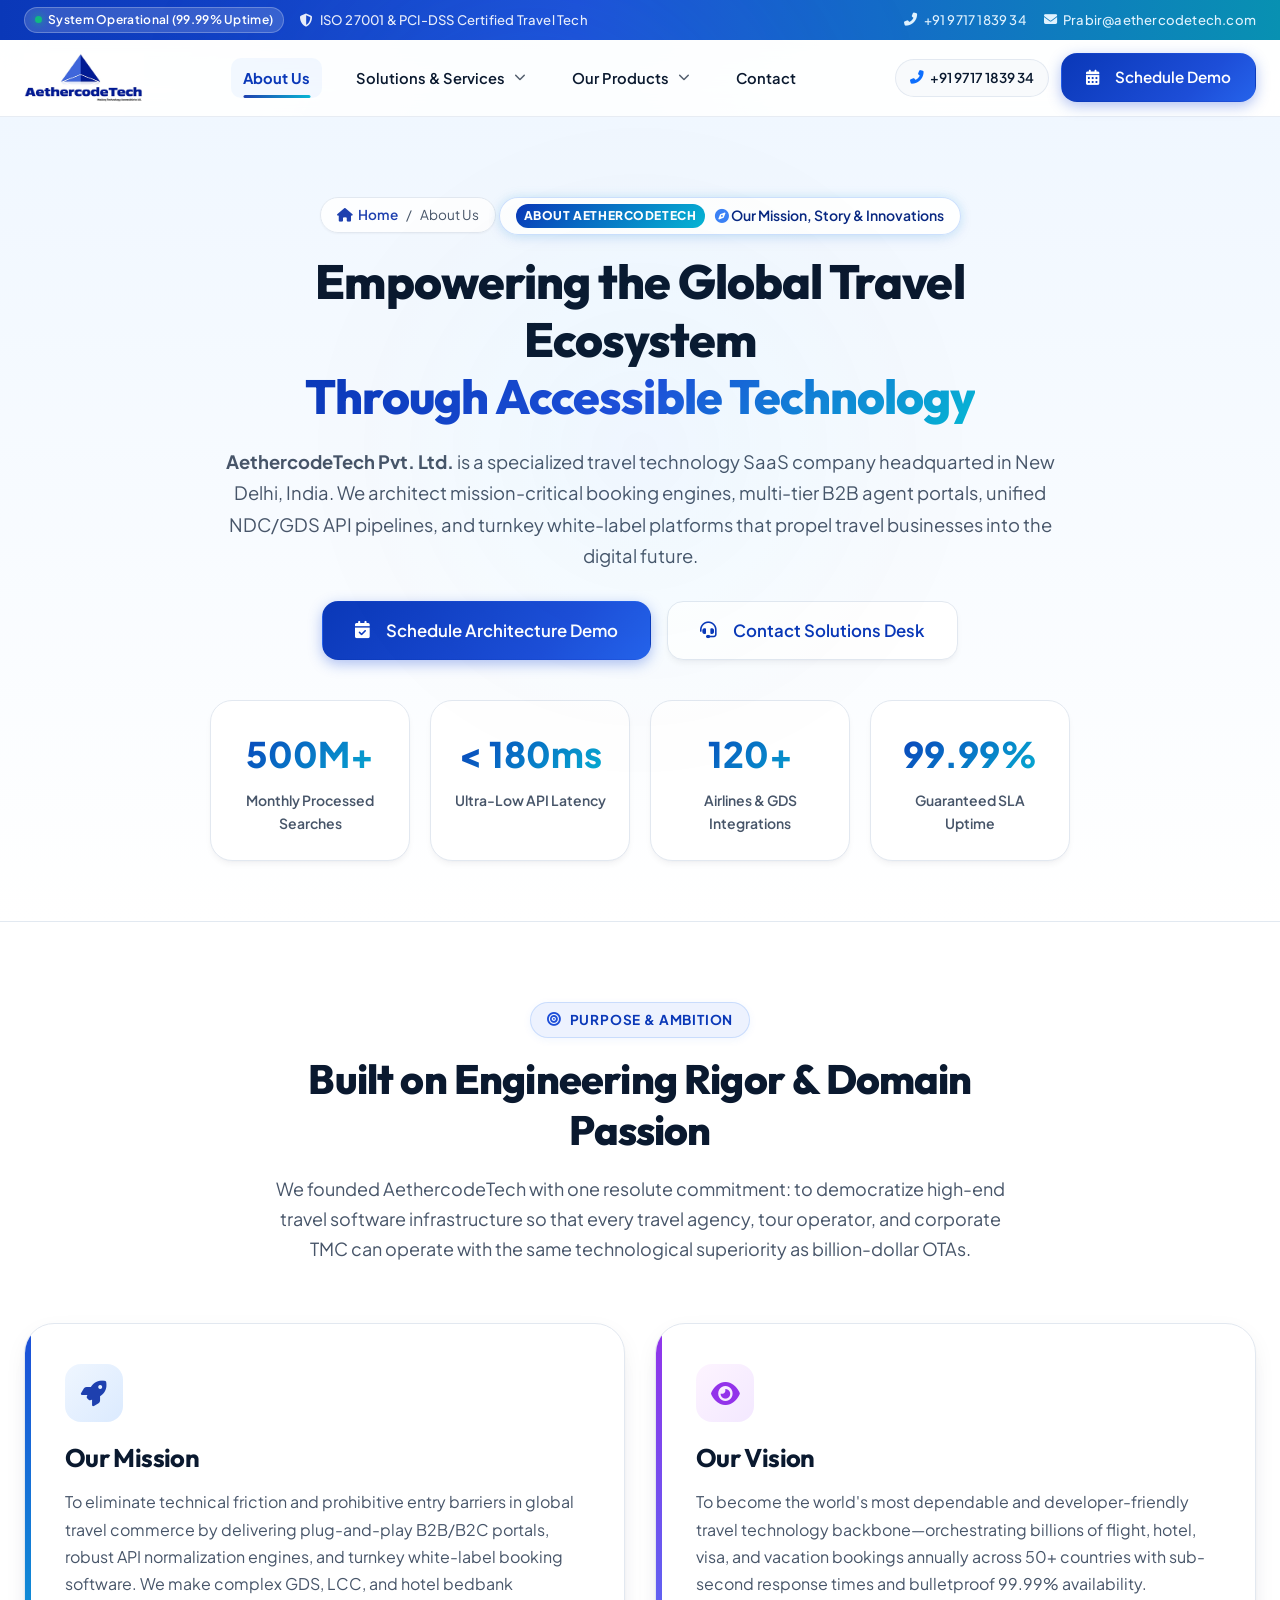
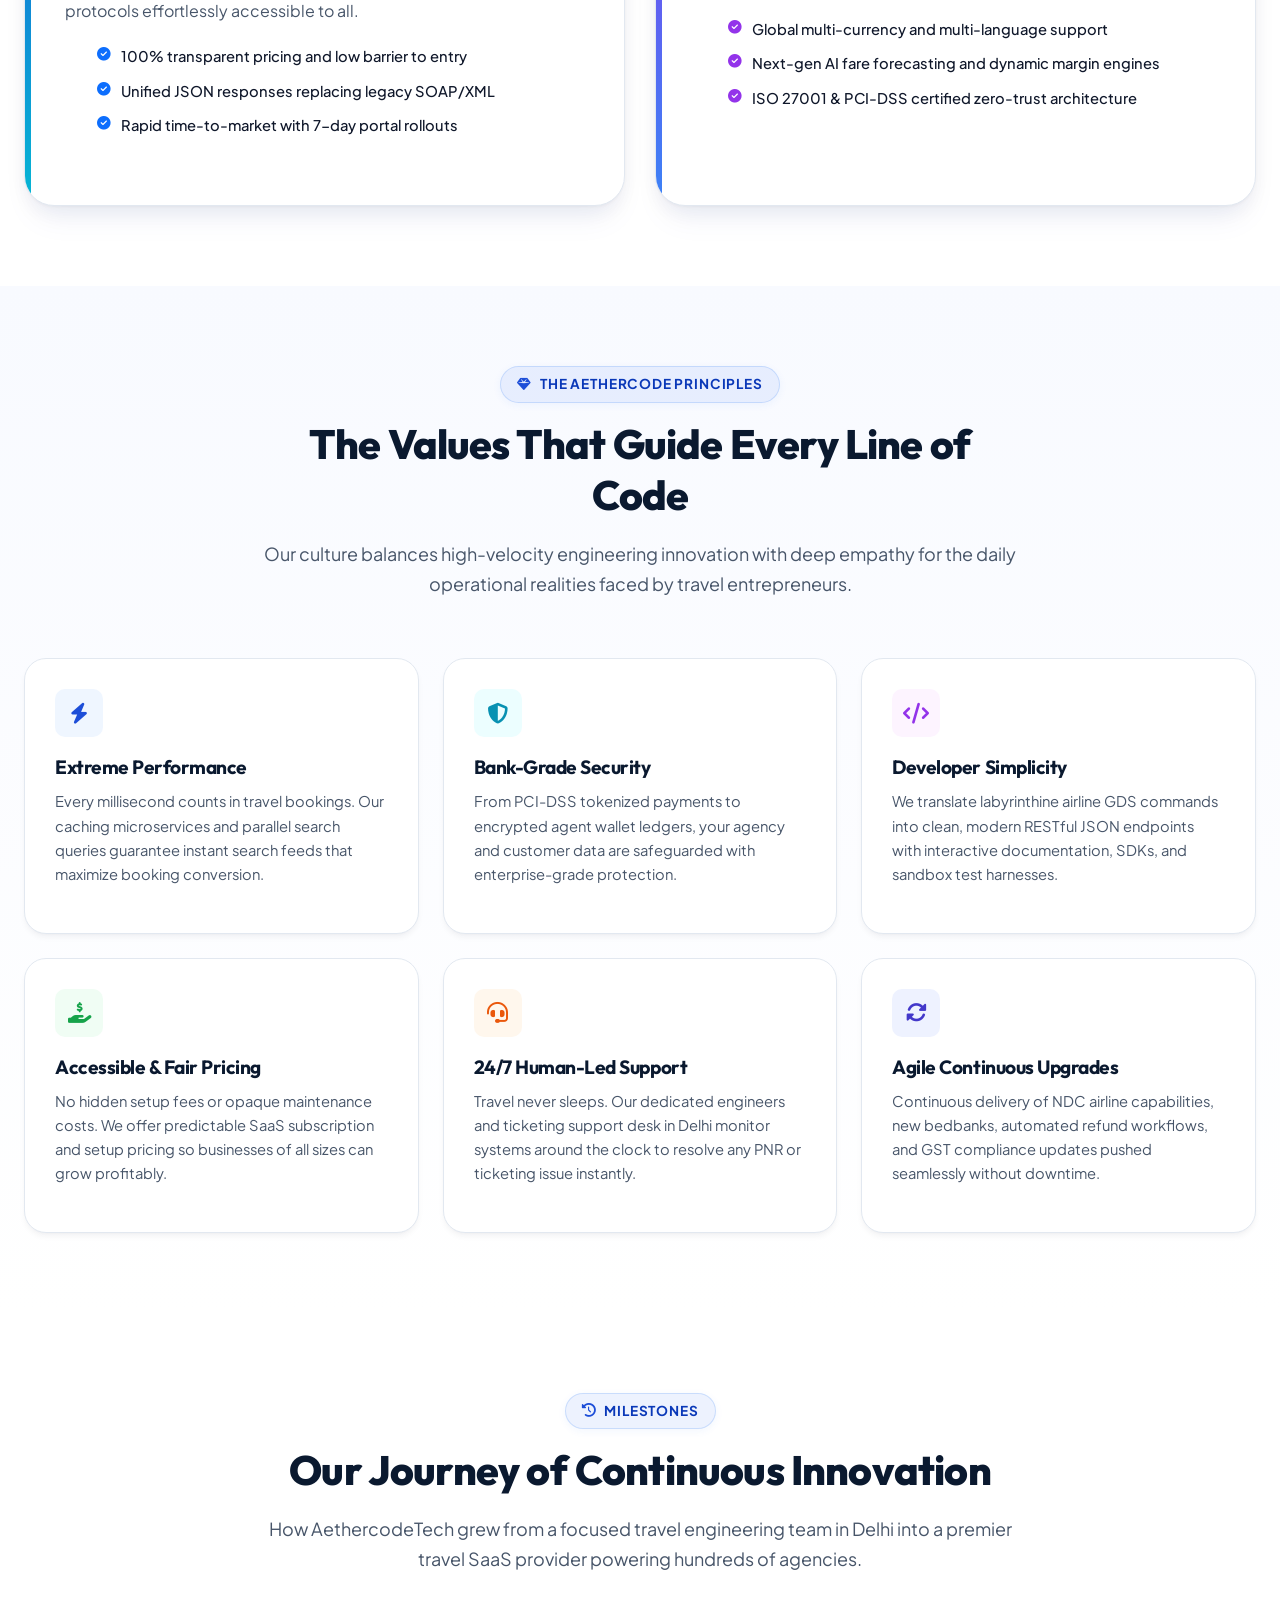
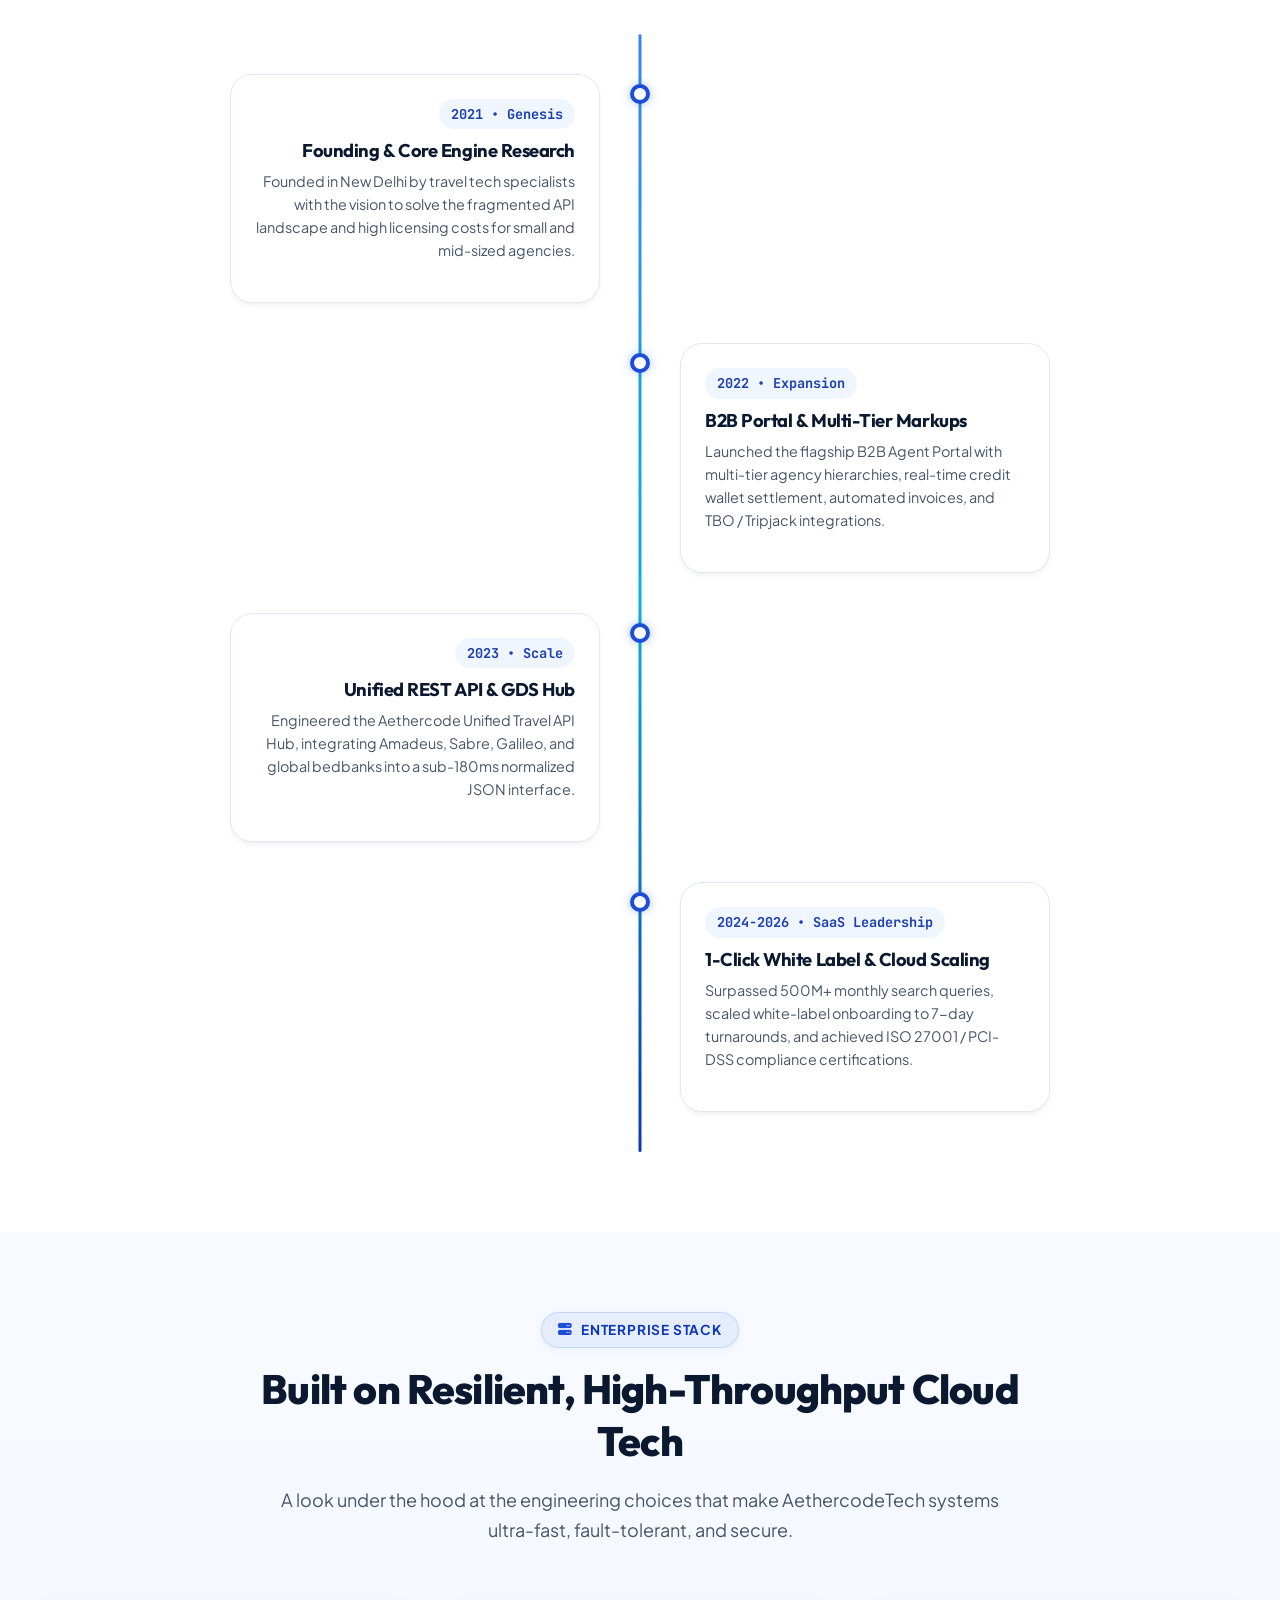
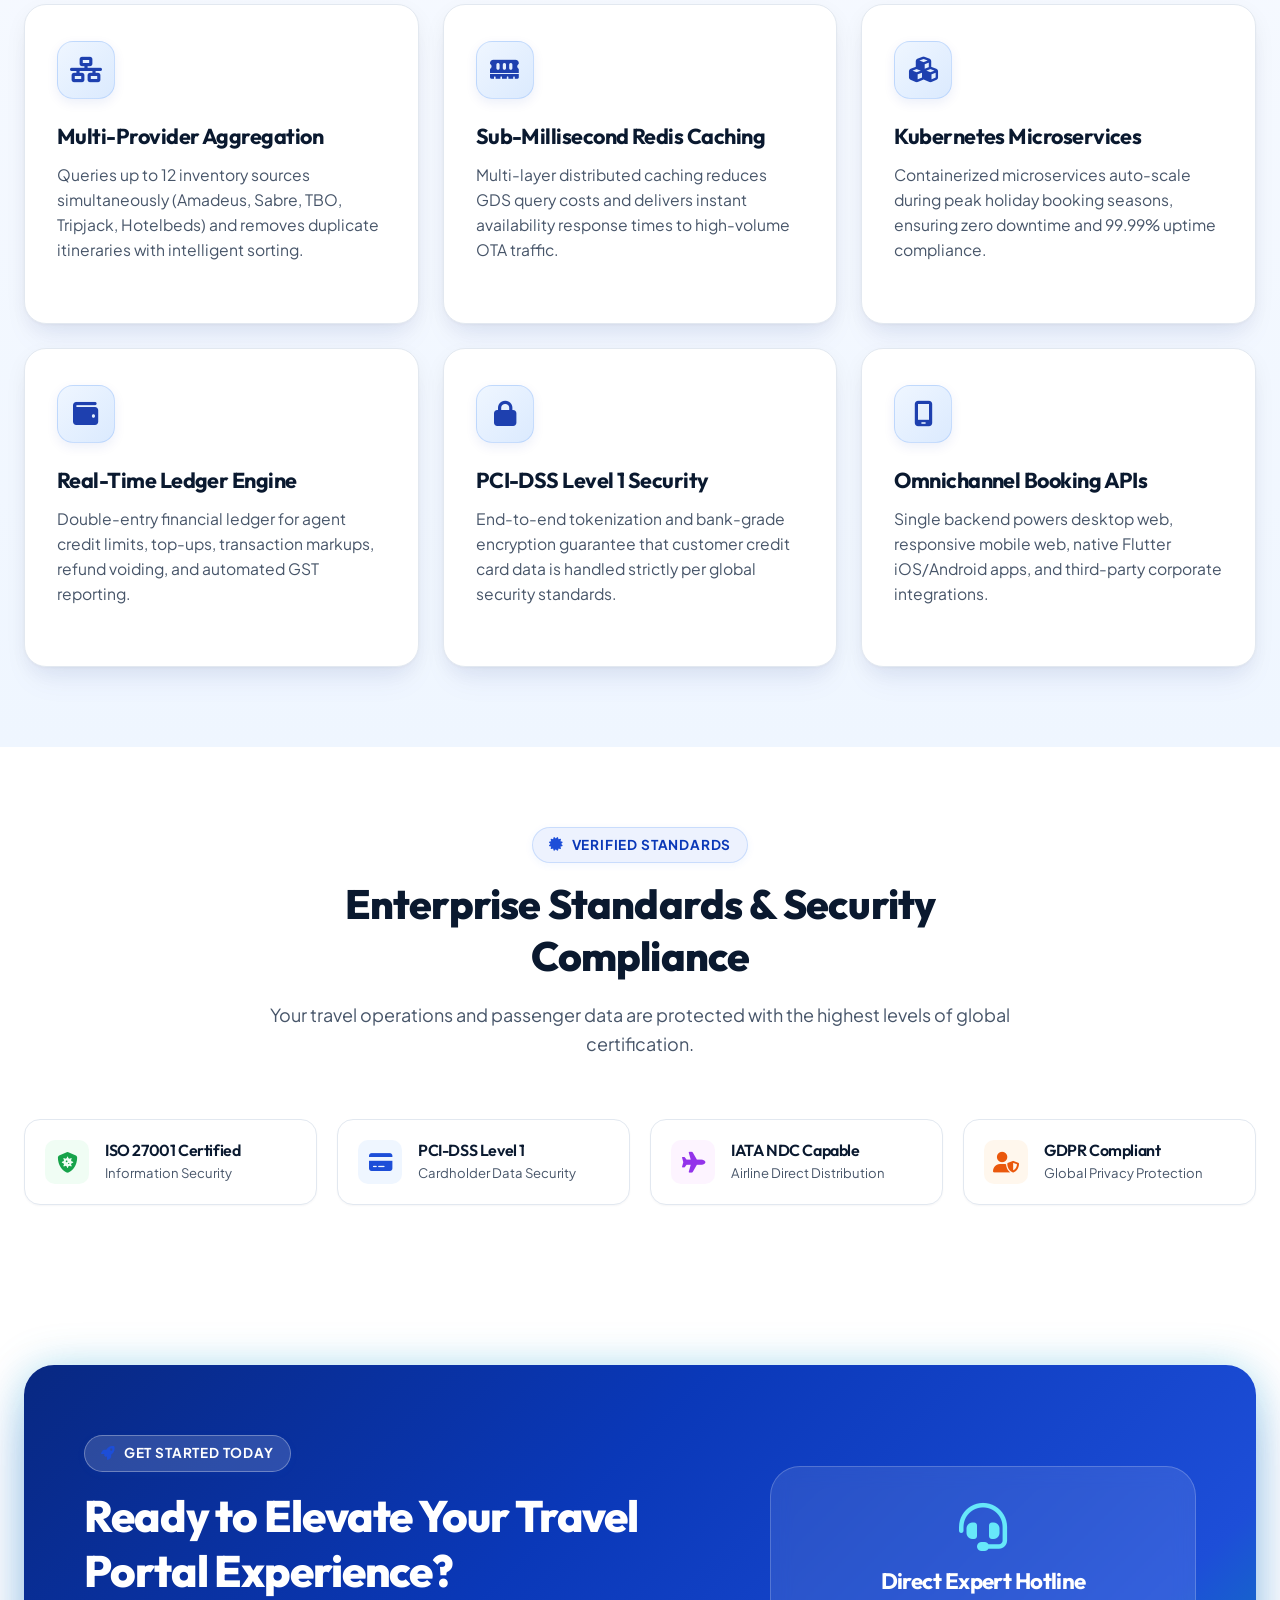
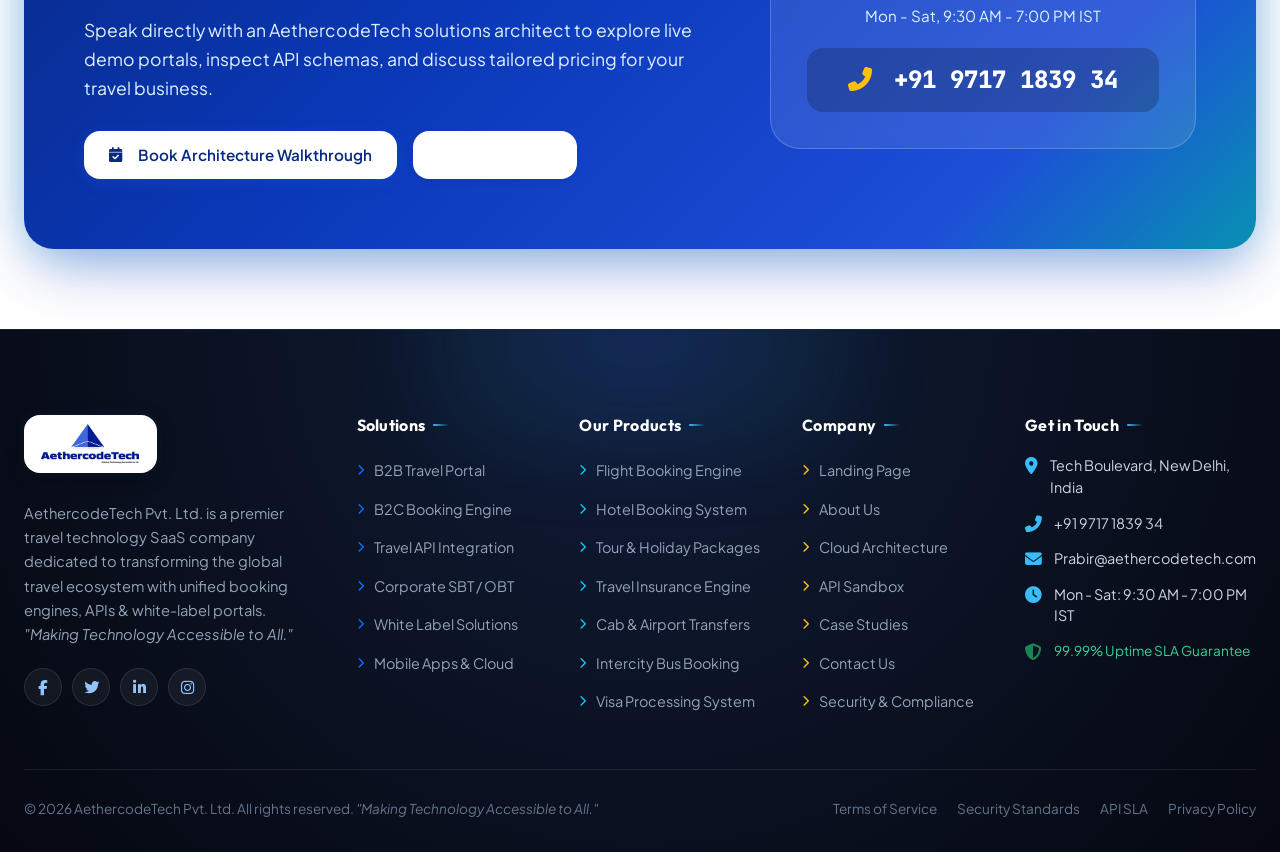
==== about.html @ 8afd0319 "'ewn'" ====
<!DOCTYPE html>
<html lang="en">

<head>
  <meta charset="UTF-8">
  <meta name="viewport" content="width=device-width, initial-scale=1.0">
  <title>About Us | AethercodeTech - Leading Travel Technology & SaaS Portal Solutions</title>

  <!-- SEO Meta Tags -->
  <meta name="description"
    content="Learn about AethercodeTech Pvt. Ltd., a pioneer in travel technology solutions, custom B2B/B2C portals, unified GDS/NDC APIs, and white-label booking engines. Making Technology Accessible to All.">
  <meta name="keywords"
    content="About AethercodeTech, Travel Technology Company Delhi, B2B Travel Portal Developers, Travel API Integration Company, Amadeus Sabre TBO Integration, Travel SaaS India">
  <meta name="robots" content="index, follow">

  <!-- Open Graph / Social Meta -->
  <meta property="og:type" content="website">
  <meta property="og:url" content="https://aethercodetech.com/about.html">
  <meta property="og:title" content="About AethercodeTech - Making Technology Accessible to All">
  <meta property="og:description"
    content="Next-Generation Travel Technology SaaS Platform, Custom Portals, and Unified Travel APIs.">
  <meta property="og:image" content="assets/images/logo.png">

  <!-- Favicon -->
  <link rel="icon" type="image/png" href="assets/images/logo.png">

  <!-- Google Fonts: Plus Jakarta Sans & JetBrains Mono -->
  <link rel="preconnect" href="https://fonts.googleapis.com">
  <link rel="preconnect" href="https://fonts.gstatic.com" crossorigin>
  <link
    href="https://fonts.googleapis.com/css2?family=Plus+Jakarta+Sans:ital,wght@0,300;0,400;0,500;0,600;0,700;0,800;1,400;1,600&family=JetBrains+Mono:wght@400;500;600&display=swap"
    rel="stylesheet">

  <!-- Bootstrap 5.3.3 CSS & Bootstrap Icons -->
  <link href="https://cdn.jsdelivr.net/npm/bootstrap@5.3.3/dist/css/bootstrap.min.css" rel="stylesheet"
    integrity="sha384-QWTKZyjpPEjISv5WaRU9OFeRpok6YctnYmDr5pNlyT2bRjXh0JMhjY6hW+ALEwIH" crossorigin="anonymous">
  <link rel="stylesheet" href="https://cdn.jsdelivr.net/npm/bootstrap-icons@1.11.3/font/bootstrap-icons.min.css">

  <!-- FontAwesome 6.5.2 Icons -->
  <link rel="stylesheet" href="https://cdnjs.cloudflare.com/ajax/libs/font-awesome/6.5.2/css/all.min.css"
    integrity="sha512-SnH5WK+bZxgPHs44uWIX+LLJAJ9/2PkPKZ5QiAj6Ta86w+fsb2TkcmfRyVX3pBnMFcV7oQPJkl9QevSCWr3W6A=="
    crossorigin="anonymous" referrerpolicy="no-referrer">

  <!-- Custom Theme & Component Stylesheets -->
  <link rel="stylesheet" href="assets/css/theme.css">
  <link rel="stylesheet" href="assets/css/components.css">
  <link rel="stylesheet" href="assets/css/animations.css">

  <!-- AOS (Animate On Scroll) CSS -->
  <link rel="stylesheet" href="https://cdn.jsdelivr.net/npm/aos@2.3.4/dist/aos.css">
</head>

<body>

  <!-- Ambient Light Particle & Glow Canvas -->
  <canvas id="ambient-canvas"></canvas>

  <!-- Ambient Blue Lighting Blobs -->
  <div class="bg-ambient-glow glow-blue-1"></div>
  <div class="bg-ambient-glow glow-blue-2"></div>
  <div class="bg-ambient-glow glow-blue-3"></div>

  <!-- Top Announcement Bar -->
  <div class="top-announcement-bar">
    <div class="container container-wide">
      <div class="announcement-inner">
        <div class="announcement-left">
          <span class="status-badge"><span class="status-dot"></span> System Operational (99.99% Uptime)</span>
          <span class="d-none d-md-inline" style="opacity: 0.9;"><i class="fas fa-shield-alt me-1"></i> ISO 27001 &
            PCI-DSS Certified Travel Tech</span>
        </div>
        <div class="announcement-right">
          <a href="tel:+919717183934" class="announcement-link"><i class="fas fa-phone-alt"></i> +91 9717 1839 34</a>
          <a href="mailto:Prabir@aethercodetech.com" class="announcement-link"><i class="fas fa-envelope"></i>
            Prabir@aethercodetech.com</a>
        </div>
      </div>
    </div>
  </div>

  <!-- Main Navigation Header -->
  <header class="site-header">
    <div class="container container-wide">
      <div class="navbar-container">
        <!-- Logo -->
        <a href="index.html" class="brand-logo-wrapper">
          <img src="assets/images/logo.png" alt="AethercodeTech Logo" class="brand-logo-img">
        </a>

        <!-- Desktop Navigation Links with SaaS Dropdowns -->
        <nav>
          <ul class="nav-links">
            <li class="nav-item"><a href="about.html" class="nav-link active">About Us</a></li>
            <!-- Dropdown 1: Solutions & Services -->
            <li class="nav-item dropdown">
              <a href="services.html" class="nav-link">
                Solutions & Services <i class="fas fa-chevron-down ms-1"></i>
              </a>
              <div class="dropdown-menu-custom dropdown-solutions">
                <div class="dropdown-grid-2">
                  <a href="services.html#tab-b2b" class="dropdown-item-card">
                    <div class="dropdown-item-icon"><i class="fas fa-users-cog"></i></div>
                    <div>
                      <div class="dropdown-item-title">B2B Agent Portal</div>
                      <div class="dropdown-item-desc">Multi-tier agency network, markups & credit wallet ledger.</div>
                    </div>
                  </a>
                  <a href="services.html#tab-b2c" class="dropdown-item-card">
                    <div class="dropdown-item-icon" style="background: #ecfeff; color: #0891b2;"><i
                        class="fas fa-globe"></i></div>
                    <div>
                      <div class="dropdown-item-title">B2C OTA Engine</div>
                      <div class="dropdown-item-desc">High-speed flight, hotel & package consumer booking engine.</div>
                    </div>
                  </a>
                  <a href="services.html#tab-api" class="dropdown-item-card">
                    <div class="dropdown-item-icon" style="background: #fdf4ff; color: #9333ea;"><i
                        class="fas fa-network-wired"></i></div>
                    <div>
                      <div class="dropdown-item-title">Travel API & NDC Hub</div>
                      <div class="dropdown-item-desc">Unified REST API for 120+ airlines, GDS & 1M+ hotels.</div>
                    </div>
                  </a>
                  <a href="services.html#tab-sbt" class="dropdown-item-card">
                    <div class="dropdown-item-icon" style="background: #f0fdf4; color: #16a34a;"><i
                        class="fas fa-building"></i></div>
                    <div>
                      <div class="dropdown-item-title">Corporate Travel (SBT)</div>
                      <div class="dropdown-item-desc">Policy compliance, manager approvals & GST invoicing.</div>
                    </div>
                  </a>
                  <a href="services.html#tab-whitelabel" class="dropdown-item-card">
                    <div class="dropdown-item-icon" style="background: #fff7ed; color: #ea580c;"><i
                        class="fas fa-palette"></i></div>
                    <div>
                      <div class="dropdown-item-title">White-Label Portals</div>
                      <div class="dropdown-item-desc">Launch turnkey branded travel agency portal in 7 days.</div>
                    </div>
                  </a>
                  <a href="services.html#tab-mobile" class="dropdown-item-card">
                    <div class="dropdown-item-icon" style="background: #eef2ff; color: #4338ca;"><i
                        class="fas fa-mobile-alt"></i></div>
                    <div>
                      <div class="dropdown-item-title">Mobile Apps & Cloud IT</div>
                      <div class="dropdown-item-desc">iOS & Android Flutter apps, microservices & ERP sync.</div>
                    </div>
                  </a>
                </div>
                <div class="dropdown-bottom-bar">
                  <span><i class="fas fa-bolt text-primary me-1"></i> Need custom architectural integration?</span>
                  <a href="services.html" class="trigger-demo-modal">Consult Our Solutions Architect <i
                      class="fas fa-arrow-right"></i></a>
                </div>
              </div>
            </li>

            <!-- Dropdown 2: Our Products -->
            <li class="nav-item dropdown">
              <a href="products.html" class="nav-link">
                Our Products <i class="fas fa-chevron-down ms-1"></i>
              </a>
              <div class="dropdown-menu-custom dropdown-products-mega">
                <div class="dropdown-products-container">
                  <div class="dropdown-products-main">

                    <!-- Category 1: Core Travel Engines -->
                    <div class="dropdown-col">
                      <div class="dropdown-col-heading">
                        <i class="fas fa-layer-group text-primary me-2"></i> Travel Booking Engines
                      </div>
                      <div class="dropdown-items-stack">
                        <a href="products.html#tab-flight" class="dropdown-item-card">
                          <div class="dropdown-item-icon icon-blue"><i class="fas fa-plane-departure"></i></div>
                          <div class="dropdown-item-content">
                            <div class="dropdown-item-title">Flight Booking Engine</div>
                            <div class="dropdown-item-desc">GDS, LCC & NDC aggregation with auto-ticketing.</div>
                          </div>
                        </a>
                        <a href="products.html#tab-hotel" class="dropdown-item-card">
                          <div class="dropdown-item-icon icon-cyan"><i class="fas fa-hotel"></i></div>
                          <div class="dropdown-item-content">
                            <div class="dropdown-item-title">Hotel Booking System</div>
                            <div class="dropdown-item-desc">1M+ global hotels with real-time rate parity.</div>
                          </div>
                        </a>
                        <a href="products.html#tab-tours" class="dropdown-item-card">
                          <div class="dropdown-item-icon icon-teal"><i class="fas fa-umbrella-beach"></i></div>
                          <div class="dropdown-item-content">
                            <div class="dropdown-item-title">Tour & Holiday Packages</div>
                            <div class="dropdown-item-desc">Dynamic holiday itineraries & quotation engine.</div>
                          </div>
                        </a>
                        <a href="products.html#tab-insurance" class="dropdown-item-card">
                          <div class="dropdown-item-icon icon-emerald"><i class="fas fa-shield-heart"></i></div>
                          <div class="dropdown-item-content">
                            <div class="dropdown-item-title">Travel Insurance Engine</div>
                            <div class="dropdown-item-desc">Overseas, domestic & instant policy issuance.</div>
                          </div>
                        </a>
                      </div>
                    </div>

                    <!-- Category 2: Mobility & Ancillaries -->
                    <div class="dropdown-col">
                      <div class="dropdown-col-heading">
                        <i class="fas fa-route text-primary me-2"></i> Mobility & Ancillary Services
                      </div>
                      <div class="dropdown-items-stack">
                        <a href="products.html#tab-cabs" class="dropdown-item-card">
                          <div class="dropdown-item-icon icon-amber"><i class="fas fa-taxi"></i></div>
                          <div class="dropdown-item-content">
                            <div class="dropdown-item-title">Cab & Airport Transfers</div>
                            <div class="dropdown-item-desc">Outstation, local & transfer dispatch integrations.</div>
                          </div>
                        </a>
                        <a href="products.html#tab-bus" class="dropdown-item-card">
                          <div class="dropdown-item-icon icon-rose"><i class="fas fa-bus"></i></div>
                          <div class="dropdown-item-content">
                            <div class="dropdown-item-title">Intercity Bus Booking</div>
                            <div class="dropdown-item-desc">Pan-India bus routes with seat deck selector.</div>
                          </div>
                        </a>
                        <a href="products.html#tab-visa" class="dropdown-item-card">
                          <div class="dropdown-item-icon icon-purple"><i class="fas fa-passport"></i></div>
                          <div class="dropdown-item-content">
                            <div class="dropdown-item-title">Visa Processing System</div>
                            <div class="dropdown-item-desc">eVisa applications, checklist & live tracking.</div>
                          </div>
                        </a>
                      </div>
                    </div>

                  </div>
                  <div class="dropdown-spotlight-card">
                    <div>
                      <div class="spotlight-badge"><i class="fas fa-layer-group text-primary"></i> Standalone & API Suites</div>
                      <div class="spotlight-img-wrap">
                        <div class="spotlight-card-icon"><i class="fas fa-cubes"></i></div>
                        <h4 class="spotlight-title">Unified Booking Engines</h4>
                      </div>
                      <p class="spotlight-desc">Modular booking engines for Flights, Hotels, Tours, Visas, Buses, Cabs & Insurance with live UI designs.</p>
                      <ul class="spotlight-list">
                        <li><i class="fas fa-check-circle text-success"></i> Standalone or API integrations</li>
                        <li><i class="fas fa-check-circle text-success"></i> Real-time multi-supplier inventory</li>
                        <li><i class="fas fa-check-circle text-success"></i> White-label ready interfaces</li>
                      </ul>
                    </div>
                    <a href="products.html" class="btn btn-primary btn-sm w-100 mt-2">
                      <i class="fas fa-layer-group me-1"></i> View All Products
                    </a>
                  </div>
                </div>
              </div>
            </li>
            <li class="nav-item"><a href="contact.html" class="nav-link">Contact</a></li>
          </ul>
        </nav>

        <!-- Navigation CTAs -->
        <div class="header-cta-group">
          <a href="tel:+919717183934" class="btn-header-phone d-none d-xl-inline-flex">
            <i class="fas fa-phone-alt text-primary"></i> +91 9717 1839 34
          </a>
          <a href="#" class="btn btn-primary sheen-effect trigger-demo-modal d-none d-sm-inline-flex">
            <i class="fas fa-calendar-alt me-2"></i> Schedule Demo
          </a>
          <button class="mobile-nav-toggle d-lg-none" aria-label="Toggle Navigation">
            <i class="fas fa-bars"></i>
          </button>
        </div>
      </div>
    </div>
  </header>

  <!-- Mobile Drawer Menu -->
  <div class="mobile-drawer" id="mobile-drawer-menu">
    <div class="mobile-drawer-content">
      <ul class="mobile-nav-list">
        <li><a href="index.html" class="mobile-nav-link"><i class="fas fa-home me-2"></i> Home</a></li>
        <li><a href="services.html" class="mobile-nav-link"><i class="fas fa-cubes me-2"></i> Solutions & Services</a></li>
        <li><a href="products.html" class="mobile-nav-link"><i class="fas fa-layer-group me-2"></i> Products Suite</a></li>
        <li><a href="about.html" class="mobile-nav-link active"><i class="fas fa-info-circle me-2"></i> About Us</a></li>
        <li><a href="contact.html" class="mobile-nav-link"><i class="fas fa-envelope me-2"></i> Contact Us</a></li>
      </ul>
      <div class="mobile-drawer-cta mt-4">
        <a href="tel:+919717183934" class="btn btn-outline-primary w-100 mb-2">
          <i class="fas fa-phone-alt me-2"></i> +91 9717 1839 34
        </a>
        <a href="#" class="btn btn-primary w-100 trigger-demo-modal">
          <i class="fas fa-calendar-alt me-2"></i> Schedule Demo
        </a>
      </div>
    </div>
  </div>

  <main>
    <!-- PAGE HERO SECTION -->
    <section class="page-hero-section tech-grid-pattern">
      <div class="container container-wide">
        <div class="page-hero-content" data-aos="fade-up" data-aos-duration="800">
          <div class="page-breadcrumb">
            <a href="index.html"><i class="fas fa-home me-1"></i> Home</a>
            <span>/</span>
            <span>About Us</span>
          </div>

          <div class="hero-pill-badge" style="display: inline-flex; margin-bottom: 16px;">
            <span class="badge-sparkle">About AethercodeTech</span>
            <span class="badge-text"><i class="fas fa-compass" style="color: #3b82f6;"></i> Our Mission, Story & Innovations</span>
          </div>

          <h1 class="page-hero-title">
            Empowering the Global Travel Ecosystem <br>
            <span class="text-gradient-blue">Through Accessible Technology</span>
          </h1>

          <p class="page-hero-subtitle">
            <strong>AethercodeTech Pvt. Ltd.</strong> is a specialized travel technology SaaS company headquarted in New Delhi, India. We architect mission-critical booking engines, multi-tier B2B agent portals, unified NDC/GDS API pipelines, and turnkey white-label platforms that propel travel businesses into the digital future.
          </p>

          <div class="hero-cta-group" style="justify-content: center;">
            <a href="#" class="btn btn-primary btn-lg btn-glow trigger-demo-modal">
              <i class="fas fa-calendar-check me-2"></i> Schedule Architecture Demo
            </a>
            <a href="contact.html" class="btn btn-secondary btn-lg">
              <i class="fas fa-headset me-2"></i> Contact Solutions Desk
            </a>
          </div>

          <!-- Quick Stats Strip -->
          <div class="page-stats-strip">
            <div class="page-stat-card" data-aos="fade-up" data-aos-delay="100">
              <div class="page-stat-number">500M+</div>
              <div class="page-stat-label">Monthly Processed Searches</div>
            </div>
            <div class="page-stat-card" data-aos="fade-up" data-aos-delay="200">
              <div class="page-stat-number">&lt; 180ms</div>
              <div class="page-stat-label">Ultra-Low API Latency</div>
            </div>
            <div class="page-stat-card" data-aos="fade-up" data-aos-delay="300">
              <div class="page-stat-number">120+</div>
              <div class="page-stat-label">Airlines & GDS Integrations</div>
            </div>
            <div class="page-stat-card" data-aos="fade-up" data-aos-delay="400">
              <div class="page-stat-number">99.99%</div>
              <div class="page-stat-label">Guaranteed SLA Uptime</div>
            </div>
          </div>

        </div>
      </div>
    </section>

    <!-- MISSION & VISION SECTION -->
    <section class="section-spacing" style="background: #ffffff;">
      <div class="container container-wide">
        <div class="section-header" data-aos="fade-up">
          <div class="section-tag"><i class="fas fa-bullseye"></i> Purpose & Ambition</div>
          <h2 class="section-title">Built on Engineering Rigor & Domain Passion</h2>
          <p class="section-description">
            We founded AethercodeTech with one resolute commitment: to democratize high-end travel software infrastructure so that every travel agency, tour operator, and corporate TMC can operate with the same technological superiority as billion-dollar OTAs.
          </p>
        </div>

        <div class="mission-vision-grid">
          <div class="mission-card" data-aos="fade-right" data-aos-delay="100">
            <div class="mission-icon-box">
              <i class="fas fa-rocket"></i>
            </div>
            <h3>Our Mission</h3>
            <p>
              To eliminate technical friction and prohibitive entry barriers in global travel commerce by delivering plug-and-play B2B/B2C portals, robust API normalization engines, and turnkey white-label booking software. We make complex GDS, LCC, and hotel bedbank protocols effortlessly accessible to all.
            </p>
            <ul class="feature-bullet-list" style="margin-top: 20px;">
              <li class="feature-bullet-item"><i class="fas fa-check-circle text-primary"></i> 100% transparent pricing and low barrier to entry</li>
              <li class="feature-bullet-item"><i class="fas fa-check-circle text-primary"></i> Unified JSON responses replacing legacy SOAP/XML</li>
              <li class="feature-bullet-item"><i class="fas fa-check-circle text-primary"></i> Rapid time-to-market with 7-day portal rollouts</li>
            </ul>
          </div>

          <div class="mission-card vision-card" data-aos="fade-left" data-aos-delay="200">
            <div class="mission-icon-box vision-icon-box">
              <i class="fas fa-eye"></i>
            </div>
            <h3>Our Vision</h3>
            <p>
              To become the world's most dependable and developer-friendly travel technology backbone—orchestrating billions of flight, hotel, visa, and vacation bookings annually across 50+ countries with sub-second response times and bulletproof 99.99% availability.
            </p>
            <ul class="feature-bullet-list" style="margin-top: 20px;">
              <li class="feature-bullet-item"><i class="fas fa-check-circle" style="color: #9333ea;"></i> Global multi-currency and multi-language support</li>
              <li class="feature-bullet-item"><i class="fas fa-check-circle" style="color: #9333ea;"></i> Next-gen AI fare forecasting and dynamic margin engines</li>
              <li class="feature-bullet-item"><i class="fas fa-check-circle" style="color: #9333ea;"></i> ISO 27001 & PCI-DSS certified zero-trust architecture</li>
            </ul>
          </div>
        </div>
      </div>
    </section>

    <!-- CORE VALUES SECTION -->
    <section class="section-spacing" style="background: linear-gradient(180deg, #f8faff 0%, #ffffff 100%);">
      <div class="container container-wide">
        <div class="section-header" data-aos="fade-up">
          <div class="section-tag"><i class="fas fa-gem"></i> The Aethercode Principles</div>
          <h2 class="section-title">The Values That Guide Every Line of Code</h2>
          <p class="section-description">
            Our culture balances high-velocity engineering innovation with deep empathy for the daily operational realities faced by travel entrepreneurs.
          </p>
        </div>

        <div class="values-grid">
          <div class="value-card" data-aos="fade-up" data-aos-delay="100">
            <div class="value-icon" style="background: #eff6ff; color: #1d4ed8;">
              <i class="fas fa-bolt"></i>
            </div>
            <h3 class="value-title">Extreme Performance</h3>
            <p class="value-desc">
              Every millisecond counts in travel bookings. Our caching microservices and parallel search queries guarantee instant search feeds that maximize booking conversion.
            </p>
          </div>

          <div class="value-card" data-aos="fade-up" data-aos-delay="150">
            <div class="value-icon" style="background: #ecfeff; color: #0891b2;">
              <i class="fas fa-shield-alt"></i>
            </div>
            <h3 class="value-title">Bank-Grade Security</h3>
            <p class="value-desc">
              From PCI-DSS tokenized payments to encrypted agent wallet ledgers, your agency and customer data are safeguarded with enterprise-grade protection.
            </p>
          </div>

          <div class="value-card" data-aos="fade-up" data-aos-delay="200">
            <div class="value-icon" style="background: #fdf4ff; color: #9333ea;">
              <i class="fas fa-code"></i>
            </div>
            <h3 class="value-title">Developer Simplicity</h3>
            <p class="value-desc">
              We translate labyrinthine airline GDS commands into clean, modern RESTful JSON endpoints with interactive documentation, SDKs, and sandbox test harnesses.
            </p>
          </div>

          <div class="value-card" data-aos="fade-up" data-aos-delay="250">
            <div class="value-icon" style="background: #f0fdf4; color: #16a34a;">
              <i class="fas fa-hand-holding-usd"></i>
            </div>
            <h3 class="value-title">Accessible & Fair Pricing</h3>
            <p class="value-desc">
              No hidden setup fees or opaque maintenance costs. We offer predictable SaaS subscription and setup pricing so businesses of all sizes can grow profitably.
            </p>
          </div>

          <div class="value-card" data-aos="fade-up" data-aos-delay="300">
            <div class="value-icon" style="background: #fff7ed; color: #ea580c;">
              <i class="fas fa-headset"></i>
            </div>
            <h3 class="value-title">24/7 Human-Led Support</h3>
            <p class="value-desc">
              Travel never sleeps. Our dedicated engineers and ticketing support desk in Delhi monitor systems around the clock to resolve any PNR or ticketing issue instantly.
            </p>
          </div>

          <div class="value-card" data-aos="fade-up" data-aos-delay="350">
            <div class="value-icon" style="background: #eef2ff; color: #4338ca;">
              <i class="fas fa-sync-alt"></i>
            </div>
            <h3 class="value-title">Agile Continuous Upgrades</h3>
            <p class="value-desc">
              Continuous delivery of NDC airline capabilities, new bedbanks, automated refund workflows, and GST compliance updates pushed seamlessly without downtime.
            </p>
          </div>
        </div>
      </div>
    </section>

    <!-- OUR JOURNEY & EVOLUTION TIMELINE -->
    <section class="section-spacing" style="background: #ffffff;">
      <div class="container">
        <div class="section-header" data-aos="fade-up">
          <div class="section-tag"><i class="fas fa-history"></i> Milestones</div>
          <h2 class="section-title">Our Journey of Continuous Innovation</h2>
          <p class="section-description">
            How AethercodeTech grew from a focused travel engineering team in Delhi into a premier travel SaaS provider powering hundreds of agencies.
          </p>
        </div>

        <div class="timeline-wrapper">
          <!-- Item 1 -->
          <div class="timeline-item left" data-aos="fade-right">
            <div class="timeline-dot"></div>
            <div class="timeline-card">
              <span class="timeline-year">2021 • Genesis</span>
              <h4 class="timeline-title">Founding & Core Engine Research</h4>
              <p class="timeline-desc">
                Founded in New Delhi by travel tech specialists with the vision to solve the fragmented API landscape and high licensing costs for small and mid-sized agencies.
              </p>
            </div>
          </div>

          <!-- Item 2 -->
          <div class="timeline-item right" data-aos="fade-left">
            <div class="timeline-dot"></div>
            <div class="timeline-card">
              <span class="timeline-year">2022 • Expansion</span>
              <h4 class="timeline-title">B2B Portal & Multi-Tier Markups</h4>
              <p class="timeline-desc">
                Launched the flagship B2B Agent Portal with multi-tier agency hierarchies, real-time credit wallet settlement, automated invoices, and TBO / Tripjack integrations.
              </p>
            </div>
          </div>

          <!-- Item 3 -->
          <div class="timeline-item left" data-aos="fade-right">
            <div class="timeline-dot"></div>
            <div class="timeline-card">
              <span class="timeline-year">2023 • Scale</span>
              <h4 class="timeline-title">Unified REST API & GDS Hub</h4>
              <p class="timeline-desc">
                Engineered the Aethercode Unified Travel API Hub, integrating Amadeus, Sabre, Galileo, and global bedbanks into a sub-180ms normalized JSON interface.
              </p>
            </div>
          </div>

          <!-- Item 4 -->
          <div class="timeline-item right" data-aos="fade-left">
            <div class="timeline-dot"></div>
            <div class="timeline-card">
              <span class="timeline-year">2024-2026 • SaaS Leadership</span>
              <h4 class="timeline-title">1-Click White Label & Cloud Scaling</h4>
              <p class="timeline-desc">
                Surpassed 500M+ monthly search queries, scaled white-label onboarding to 7-day turnarounds, and achieved ISO 27001 / PCI-DSS compliance certifications.
              </p>
            </div>
          </div>
        </div>
      </div>
    </section>

    <!-- ARCHITECTURE & DEEP CAPABILITIES SECTION -->
    <section class="section-spacing" style="background: linear-gradient(180deg, #f8faff 0%, #eff6ff 100%);">
      <div class="container container-wide">
        <div class="section-header" data-aos="fade-up">
          <div class="section-tag"><i class="fas fa-server"></i> Enterprise Stack</div>
          <h2 class="section-title">Built on Resilient, High-Throughput Cloud Tech</h2>
          <p class="section-description">
            A look under the hood at the engineering choices that make AethercodeTech systems ultra-fast, fault-tolerant, and secure.
          </p>
        </div>

        <div class="row g-4">
          <div class="col-lg-4 col-md-6" data-aos="fade-up" data-aos-delay="100">
            <div class="saas-feature-card h-100">
              <div class="card-top-icon icon-blue"><i class="fas fa-network-wired"></i></div>
              <h3 class="card-heading">Multi-Provider Aggregation</h3>
              <p class="card-desc">
                Queries up to 12 inventory sources simultaneously (Amadeus, Sabre, TBO, Tripjack, Hotelbeds) and removes duplicate itineraries with intelligent sorting.
              </p>
            </div>
          </div>

          <div class="col-lg-4 col-md-6" data-aos="fade-up" data-aos-delay="150">
            <div class="saas-feature-card h-100">
              <div class="card-top-icon icon-cyan"><i class="fas fa-memory"></i></div>
              <h3 class="card-heading">Sub-Millisecond Redis Caching</h3>
              <p class="card-desc">
                Multi-layer distributed caching reduces GDS query costs and delivers instant availability response times to high-volume OTA traffic.
              </p>
            </div>
          </div>

          <div class="col-lg-4 col-md-6" data-aos="fade-up" data-aos-delay="200">
            <div class="saas-feature-card h-100">
              <div class="card-top-icon icon-purple"><i class="fas fa-cubes"></i></div>
              <h3 class="card-heading">Kubernetes Microservices</h3>
              <p class="card-desc">
                Containerized microservices auto-scale during peak holiday booking seasons, ensuring zero downtime and 99.99% uptime compliance.
              </p>
            </div>
          </div>

          <div class="col-lg-4 col-md-6" data-aos="fade-up" data-aos-delay="250">
            <div class="saas-feature-card h-100">
              <div class="card-top-icon icon-emerald"><i class="fas fa-wallet"></i></div>
              <h3 class="card-heading">Real-Time Ledger Engine</h3>
              <p class="card-desc">
                Double-entry financial ledger for agent credit limits, top-ups, transaction markups, refund voiding, and automated GST reporting.
              </p>
            </div>
          </div>

          <div class="col-lg-4 col-md-6" data-aos="fade-up" data-aos-delay="300">
            <div class="saas-feature-card h-100">
              <div class="card-top-icon icon-amber"><i class="fas fa-lock"></i></div>
              <h3 class="card-heading">PCI-DSS Level 1 Security</h3>
              <p class="card-desc">
                End-to-end tokenization and bank-grade encryption guarantee that customer credit card data is handled strictly per global security standards.
              </p>
            </div>
          </div>

          <div class="col-lg-4 col-md-6" data-aos="fade-up" data-aos-delay="350">
            <div class="saas-feature-card h-100">
              <div class="card-top-icon icon-indigo"><i class="fas fa-mobile-screen"></i></div>
              <h3 class="card-heading">Omnichannel Booking APIs</h3>
              <p class="card-desc">
                Single backend powers desktop web, responsive mobile web, native Flutter iOS/Android apps, and third-party corporate integrations.
              </p>
            </div>
          </div>
        </div>

      </div>
    </section>

    <!-- COMPLIANCE & ACCREDITATIONS -->
    <section class="section-spacing" style="background: #ffffff;">
      <div class="container container-wide">
        <div class="section-header" data-aos="fade-up">
          <div class="section-tag"><i class="fas fa-certificate"></i> Verified Standards</div>
          <h2 class="section-title">Enterprise Standards & Security Compliance</h2>
          <p class="section-description">
            Your travel operations and passenger data are protected with the highest levels of global certification.
          </p>
        </div>

        <div class="compliance-grid">
          <div class="compliance-badge-card" data-aos="zoom-in" data-aos-delay="100">
            <div class="compliance-badge-icon"><i class="fas fa-shield-virus"></i></div>
            <div>
              <h4 style="font-size: 1rem; margin-bottom: 2px;">ISO 27001 Certified</h4>
              <p style="font-size: 0.82rem; color: var(--text-muted); margin: 0;">Information Security</p>
            </div>
          </div>

          <div class="compliance-badge-card" data-aos="zoom-in" data-aos-delay="200">
            <div class="compliance-badge-icon" style="background: #eff6ff; color: #1d4ed8;"><i class="fas fa-credit-card"></i></div>
            <div>
              <h4 style="font-size: 1rem; margin-bottom: 2px;">PCI-DSS Level 1</h4>
              <p style="font-size: 0.82rem; color: var(--text-muted); margin: 0;">Cardholder Data Security</p>
            </div>
          </div>

          <div class="compliance-badge-card" data-aos="zoom-in" data-aos-delay="300">
            <div class="compliance-badge-icon" style="background: #fdf4ff; color: #9333ea;"><i class="fas fa-plane"></i></div>
            <div>
              <h4 style="font-size: 1rem; margin-bottom: 2px;">IATA NDC Capable</h4>
              <p style="font-size: 0.82rem; color: var(--text-muted); margin: 0;">Airline Direct Distribution</p>
            </div>
          </div>

          <div class="compliance-badge-card" data-aos="zoom-in" data-aos-delay="400">
            <div class="compliance-badge-icon" style="background: #fff7ed; color: #ea580c;"><i class="fas fa-user-shield"></i></div>
            <div>
              <h4 style="font-size: 1rem; margin-bottom: 2px;">GDPR Compliant</h4>
              <p style="font-size: 0.82rem; color: var(--text-muted); margin: 0;">Global Privacy Protection</p>
            </div>
          </div>
        </div>
      </div>
    </section>

    <!-- CALL TO ACTION BANNER -->
    <section class="section-spacing" style="background: #ffffff;">
      <div class="container container-wide">
        <div class="cta-banner-section" data-aos="zoom-in">
          <div class="cta-banner-grid" style="align-items: center;">
            <div data-aos="fade-right" data-aos-delay="100">
              <div class="section-tag"
                style="background: rgba(255,255,255,0.15); color: #fff; border-color: rgba(255,255,255,0.3);">
                <i class="fas fa-rocket"></i> Get Started Today
              </div>
              <h2 class="cta-banner-title">Ready to Elevate Your Travel Portal Experience?</h2>
              <p class="cta-banner-p">
                Speak directly with an AethercodeTech solutions architect to explore live demo portals, inspect API schemas, and discuss tailored pricing for your travel business.
              </p>
              <div style="display: flex; gap: 16px; margin-top: 24px; flex-wrap: wrap;">
                <a href="#" class="btn btn-primary btn-glow trigger-demo-modal" style="background: #ffffff; color: var(--primary-900);">
                  <i class="fas fa-calendar-check me-2"></i> Book Architecture Walkthrough
                </a>
                <a href="contact.html" class="btn btn-secondary" style="border-color: rgba(255,255,255,0.4); color: #ffffff;">
                  <i class="fas fa-phone-alt me-2"></i> Contact Us
                </a>
              </div>
            </div>

            <div style="text-align: center;" data-aos="fade-left" data-aos-delay="200">
              <div style="background: rgba(255, 255, 255, 0.1); border: 1px solid rgba(255, 255, 255, 0.2); border-radius: var(--radius-xl); padding: 36px; backdrop-filter: blur(10px);">
                <i class="fas fa-headset" style="font-size: 3rem; color: #67e8f9; margin-bottom: 16px;"></i>
                <h3 style="color: #ffffff; font-size: 1.4rem; margin-bottom: 8px;">Direct Expert Hotline</h3>
                <p style="color: #e0f2fe; font-size: 0.95rem; margin-bottom: 20px;">Mon - Sat, 9:30 AM - 7:00 PM IST</p>
                <a href="tel:+919717183934" style="color: #ffffff; font-size: 1.5rem; font-weight: 800; font-family: var(--font-mono); text-decoration: none; display: block; background: rgba(0,0,0,0.2); padding: 12px 20px; border-radius: var(--radius-md);">
                  <i class="fas fa-phone-alt me-2 text-warning"></i> +91 9717 1839 34
                </a>
              </div>
            </div>
          </div>
        </div>
      </div>
    </section>
  </main>

  <!-- POPUP MODAL DIALOG: QUERY FOR DEMO -->
  <div class="modal-overlay" id="demo-modal">
    <div class="modal-dialog-box">
      <button class="modal-close-btn" id="close-modal-btn">&times;</button>

      <div id="modal-form-wrap">
        <div style="text-align: center; margin-bottom: 20px;">
          <div class="section-tag"><i class="fas fa-desktop"></i> Priority Demo</div>
          <h3 style="font-size: 1.5rem; margin-top: 6px;">Schedule AethercodeTech Demo</h3>
          <p style="font-size: 0.9rem; color: var(--text-muted);">Get a personalized live preview of our travel engine with real-time GDS flights & hotels.</p>
        </div>

        <form id="demo-request-form">
          <div class="form-group">
            <label class="form-label">Your Name *</label>
            <input type="text" class="form-control" placeholder="Alex Morgan" required>
          </div>
          <div class="form-group">
            <label class="form-label">Company / Agency Name *</label>
            <input type="text" class="form-control" placeholder="Apex Travel Network" required>
          </div>
          <div style="display: grid; grid-template-columns: 1fr 1fr; gap: 14px;">
            <div class="form-group">
              <label class="form-label">Email *</label>
              <input type="email" class="form-control" placeholder="alex@agency.com" required>
            </div>
            <div class="form-group">
              <label class="form-label">Phone Number *</label>
              <input type="tel" class="form-control" placeholder="+91 9717 1839 34" required>
            </div>
          </div>
          <div class="form-group">
            <label class="form-label">Preferred Date & Time for Demo</label>
            <input type="datetime-local" class="form-control">
          </div>
          <button type="submit" class="btn btn-primary btn-glow" style="width: 100%; margin-top: 8px;">
            <i class="fas fa-calendar-check"></i> Confirm Demo Booking
          </button>
        </form>

        <div id="modal-success-msg" style="display: none; text-align: center; padding: 20px 0;">
          <div
            style="width: 60px; height: 60px; border-radius: 50%; background: #dcfce7; color: #16a34a; font-size: 1.8rem; display: flex; align-items: center; justify-content: center; margin: 0 auto 16px auto;">
            <i class="fas fa-check"></i>
          </div>
          <h3 style="color: var(--text-heading); margin-bottom: 8px;">Demo Request Received!</h3>
          <p style="color: var(--text-muted); font-size: 0.95rem;">
            Our Lead Solutions Architect has been notified. We have emailed you the calendar invite and sandbox login credentials.
          </p>
        </div>
      </div>
    </div>
  </div>

  <!-- FOOTER (DARK VERSION) -->
  <footer class="site-footer">
    <div class="footer-ambient-glow"></div>
    <div class="container container-wide">
      <div class="footer-grid">

        <!-- Col 1: Brand Info -->
        <div>
          <div class="footer-logo-box">
            <img src="assets/images/logo.png" alt="AethercodeTech Logo" class="footer-brand-logo">
          </div>
          <p class="footer-about">
            AethercodeTech Pvt. Ltd. is a premier travel technology SaaS company dedicated to transforming the global travel ecosystem with unified booking engines, APIs & white-label portals. <em>"Making Technology Accessible to All."</em>
          </p>
          <div class="footer-social-links">
            <a href="#" class="social-btn" aria-label="Facebook"><i class="fab fa-facebook-f"></i></a>
            <a href="#" class="social-btn" aria-label="Twitter"><i class="fab fa-twitter"></i></a>
            <a href="#" class="social-btn" aria-label="LinkedIn"><i class="fab fa-linkedin-in"></i></a>
            <a href="#" class="social-btn" aria-label="Instagram"><i class="fab fa-instagram"></i></a>
          </div>
        </div>

        <!-- Col 2: Solutions -->
        <div>
          <h4 class="footer-heading">Solutions</h4>
          <ul class="footer-link-list">
            <li class="footer-link-item"><a href="services.html#tab-b2b"><i class="fas fa-chevron-right text-primary me-1" style="font-size: 0.7rem;"></i> B2B Travel Portal</a></li>
            <li class="footer-link-item"><a href="services.html#tab-b2c"><i class="fas fa-chevron-right text-primary me-1" style="font-size: 0.7rem;"></i> B2C Booking Engine</a></li>
            <li class="footer-link-item"><a href="services.html#tab-api"><i class="fas fa-chevron-right text-primary me-1" style="font-size: 0.7rem;"></i> Travel API Integration</a></li>
            <li class="footer-link-item"><a href="services.html#tab-sbt"><i class="fas fa-chevron-right text-primary me-1" style="font-size: 0.7rem;"></i> Corporate SBT / OBT</a></li>
            <li class="footer-link-item"><a href="services.html#tab-whitelabel"><i class="fas fa-chevron-right text-primary me-1" style="font-size: 0.7rem;"></i> White Label Solutions</a></li>
            <li class="footer-link-item"><a href="services.html#tab-mobile"><i class="fas fa-chevron-right text-primary me-1" style="font-size: 0.7rem;"></i> Mobile Apps & Cloud</a></li>
          </ul>
        </div>

        <!-- Col 3: Our Products -->
        <div>
          <h4 class="footer-heading">Our Products</h4>
          <ul class="footer-link-list">
            <li class="footer-link-item"><a href="products.html#tab-flight"><i class="fas fa-chevron-right text-info me-1" style="font-size: 0.7rem;"></i> Flight Booking Engine</a></li>
            <li class="footer-link-item"><a href="products.html#tab-hotel"><i class="fas fa-chevron-right text-info me-1" style="font-size: 0.7rem;"></i> Hotel Booking System</a></li>
            <li class="footer-link-item"><a href="products.html#tab-tours"><i class="fas fa-chevron-right text-info me-1" style="font-size: 0.7rem;"></i> Tour & Holiday Packages</a></li>
            <li class="footer-link-item"><a href="products.html#tab-insurance"><i class="fas fa-chevron-right text-info me-1" style="font-size: 0.7rem;"></i> Travel Insurance Engine</a></li>
            <li class="footer-link-item"><a href="products.html#tab-cabs"><i class="fas fa-chevron-right text-info me-1" style="font-size: 0.7rem;"></i> Cab & Airport Transfers</a></li>
            <li class="footer-link-item"><a href="products.html#tab-bus"><i class="fas fa-chevron-right text-info me-1" style="font-size: 0.7rem;"></i> Intercity Bus Booking</a></li>
            <li class="footer-link-item"><a href="products.html#tab-visa"><i class="fas fa-chevron-right text-info me-1" style="font-size: 0.7rem;"></i> Visa Processing System</a></li>
          </ul>
        </div>

        <!-- Col 4: Quick Links -->
        <div>
          <h4 class="footer-heading">Company</h4>
          <ul class="footer-link-list">
            <li class="footer-link-item"><a href="landing.html"><i class="fas fa-chevron-right text-warning me-1" style="font-size: 0.7rem;"></i> Landing Page</a></li>
            <li class="footer-link-item"><a href="about.html"><i class="fas fa-chevron-right text-warning me-1" style="font-size: 0.7rem;"></i> About Us</a></li>
            <li class="footer-link-item"><a href="index.html#architecture"><i class="fas fa-chevron-right text-warning me-1" style="font-size: 0.7rem;"></i> Cloud Architecture</a></li>
            <li class="footer-link-item"><a href="index.html#api-sandbox"><i class="fas fa-chevron-right text-warning me-1" style="font-size: 0.7rem;"></i> API Sandbox</a></li>
            <li class="footer-link-item"><a href="index.html#testimonials"><i class="fas fa-chevron-right text-warning me-1" style="font-size: 0.7rem;"></i> Case Studies</a></li>
            <li class="footer-link-item"><a href="contact.html"><i class="fas fa-chevron-right text-warning me-1" style="font-size: 0.7rem;"></i> Contact Us</a></li>
            <li class="footer-link-item"><a href="about.html"><i class="fas fa-chevron-right text-warning me-1" style="font-size: 0.7rem;"></i> Security & Compliance</a></li>
          </ul>
        </div>

        <!-- Col 5: Contact Info -->
        <div>
          <h4 class="footer-heading">Get in Touch</h4>
          <div class="footer-contact-item">
            <i class="fas fa-map-marker-alt"></i>
            <span>Tech Boulevard, New Delhi, India</span>
          </div>
          <div class="footer-contact-item">
            <i class="fas fa-phone-alt"></i>
            <span><a href="tel:+919717183934" style="color: inherit; text-decoration: none;">+91 9717 1839 34</a></span>
          </div>
          <div class="footer-contact-item">
            <i class="fas fa-envelope"></i>
            <span><a href="mailto:Prabir@aethercodetech.com" style="color: inherit; text-decoration: none;">Prabir@aethercodetech.com</a></span>
          </div>
          <div class="footer-contact-item">
            <i class="fas fa-clock"></i>
            <span>Mon - Sat: 9:30 AM - 7:00 PM IST</span>
          </div>
          <div class="footer-contact-item">
            <i class="fas fa-shield-alt text-success"></i>
            <span style="color: #34d399; font-size: 0.85rem;">99.99% Uptime SLA Guarantee</span>
          </div>
        </div>

      </div>

      <!-- Footer Bottom -->
      <div class="footer-bottom">
        <div>
          &copy; 2026 AethercodeTech Pvt. Ltd. All rights reserved. <em>"Making Technology Accessible to All."</em>
        </div>
        <div class="footer-bottom-legal-links">
          <a href="#">Terms of Service</a>
          <a href="about.html">Security Standards</a>
          <a href="contact.html">API SLA</a>
          <a href="#">Privacy Policy</a>
        </div>
      </div>
    </div>
  </footer>

  <!-- Bootstrap 5.3.3 JS Bundle & AOS & Custom Scripts -->
  <script src="https://cdn.jsdelivr.net/npm/bootstrap@5.3.3/dist/js/bootstrap.bundle.min.js"
    integrity="sha384-YvpcrYf0tY3lHB60NNkmXc5s9fDVZLESaAA55NDzOxhy9GkcIdslK1eN7N6jIeHz"
    crossorigin="anonymous"></script>
  <!-- AOS (Animate On Scroll) JS -->
  <script src="https://cdn.jsdelivr.net/npm/aos@2.3.4/dist/aos.js"></script>
  <script src="assets/js/main.js"></script>
</body>

</html>
---- assets/css/theme.css ----
/* ==========================================================================
   AETHERCODETECH - MODERN SAAS DESIGN SYSTEM
   Theme: Clean White / Light Background + Ambient Blue Glow + Layered Shadows
   ========================================================================== */

@import url('https://fonts.googleapis.com/css2?family=Plus+Jakarta+Sans:ital,wght@0,300;0,400;0,500;0,600;0,700;0,800;1,400;1,600&family=Outfit:wght@400;500;600;700;800&family=Inter:wght@300;400;500;600;700;800&family=JetBrains+Mono:wght@400;500;600;700&display=swap');

:root {
  /* Brand Color Palette - Royal Cobalt & Ambient Azure */
  --primary-50: #eff6ff;
  --primary-100: #dbeafe;
  --primary-200: #bfdbfe;
  --primary-300: #93c5fd;
  --primary-400: #60a5fa;
  --primary-500: #3b82f6;
  --primary-600: #1d4ed8;
  --primary-700: #1e40af;
  --primary-800: #0a38b8; /* Logo Deep Cobalt Blue */
  --primary-900: #082882;
  --primary-950: #03144a;

  /* Accent & Glow Highlights */
  --accent-cyan: #06b6d4;
  --accent-cyan-light: #67e8f9;
  --accent-teal: #0d9488;
  --accent-glow: rgba(30, 96, 242, 0.22);
  --accent-glow-strong: rgba(10, 56, 184, 0.35);
  --accent-glow-cyan: rgba(6, 182, 212, 0.25);

  /* Clean White / Neutral Color Palette */
  --bg-pure: #ffffff;
  --bg-surface: #f8fafc;
  --bg-surface-elevated: #ffffff;
  --bg-surface-subtle: #f1f5f9;
  --bg-surface-card: rgba(255, 255, 255, 0.88);
  --bg-surface-glass: rgba(255, 255, 255, 0.72);
  --bg-surface-alt: #f0f4ff;

  /* Neutral Typography Colors */
  --text-main: #0f172a;
  --text-heading: #0a192f;
  --text-muted: #475569;
  --text-subtle: #64748b;
  --text-light: #94a3b8;
  --text-on-primary: #ffffff;

  /* Borders & Dividers */
  --border-subtle: rgba(226, 232, 240, 0.9);
  --border-light: #e2e8f0;
  --border-focus: #3b82f6;
  --border-glass: rgba(255, 255, 255, 0.95);
  --border-glow: rgba(59, 130, 246, 0.25);

  /* Soft Rounded Corners */
  --radius-xs: 6px;
  --radius-sm: 10px;
  --radius-md: 16px;
  --radius-lg: 22px;
  --radius-xl: 30px;
  --radius-full: 9999px;

  /* Layered Shadows (Soft, Realistic SaaS Depth) */
  --shadow-xs: 0 1px 2px 0 rgba(15, 23, 42, 0.04);
  --shadow-sm: 0 4px 6px -1px rgba(15, 23, 42, 0.05), 0 2px 4px -2px rgba(15, 23, 42, 0.04);
  --shadow-md: 0 10px 15px -3px rgba(15, 23, 42, 0.06), 0 4px 6px -4px rgba(15, 23, 42, 0.04);
  --shadow-lg: 0 20px 25px -5px rgba(15, 23, 42, 0.07), 0 8px 10px -6px rgba(15, 23, 42, 0.04);
  --shadow-xl: 0 25px 50px -12px rgba(15, 23, 42, 0.12);
  --shadow-blue-glow: 0 12px 36px -4px rgba(29, 78, 216, 0.18), 0 4px 16px -2px rgba(6, 182, 212, 0.12);
  --shadow-blue-glow-lg: 0 20px 60px -8px rgba(10, 56, 184, 0.25), 0 8px 24px -4px rgba(59, 130, 246, 0.2);
  --shadow-card-layered: 0 1px 3px rgba(15, 23, 42, 0.04), 0 8px 24px -4px rgba(15, 23, 42, 0.08), 0 20px 32px -8px rgba(29, 78, 216, 0.06);

  /* Typography */
  --font-sans: 'Plus Jakarta Sans', 'Inter', -apple-system, BlinkMacSystemFont, 'Segoe UI', Roboto, Helvetica, Arial, sans-serif;
  --font-heading: 'Outfit', 'Plus Jakarta Sans', -apple-system, BlinkMacSystemFont, sans-serif;
  --font-mono: 'JetBrains Mono', monospace;

  /* Transitions */
  --transition-fast: all 0.2s cubic-bezier(0.16, 1, 0.3, 1);
  --transition-smooth: all 0.35s cubic-bezier(0.16, 1, 0.3, 1);
  --transition-bounce: all 0.5s cubic-bezier(0.34, 1.56, 0.64, 1);
}

/* Base Styles */
*, *::before, *::after {
  box-sizing: border-box;
  margin: 0;
  padding: 0;
}

html {
  font-size: 16px;
  scroll-behavior: smooth;
  -webkit-font-smoothing: antialiased;
  -moz-osx-font-smoothing: grayscale;
}

body {
  font-family: var(--font-sans);
  background-color: var(--bg-pure);
  color: var(--text-main);
  line-height: 1.65;
  overflow-x: hidden;
  position: relative;
  background-image: 
    radial-gradient(at 15% 15%, rgba(59, 130, 246, 0.04) 0px, transparent 50%),
    radial-gradient(at 85% 20%, rgba(6, 182, 212, 0.04) 0px, transparent 50%),
    radial-gradient(at 50% 80%, rgba(10, 56, 184, 0.03) 0px, transparent 60%);
  background-attachment: fixed;
}

h1, h2, h3, h4, h5, h6,
.display-1, .display-2, .display-3, .display-4, .display-5, .display-6,
.section-title, .hero-title, .service-title-text, .vtab-btn-title {
  font-family: var(--font-heading);
  letter-spacing: -0.02em;
}

/* Ambient Blue Background Grid Light Elements */
.bg-ambient-glow {
  position: absolute;
  border-radius: 50%;
  filter: blur(90px);
  pointer-events: none;
  z-index: 0;
}

.glow-blue-1 {
  top: -80px;
  left: 20%;
  width: 550px;
  height: 550px;
  background: radial-gradient(circle, rgba(59, 130, 246, 0.16) 0%, rgba(6, 182, 212, 0.06) 60%, transparent 80%);
}

.glow-blue-2 {
  top: 35%;
  right: -100px;
  width: 600px;
  height: 600px;
  background: radial-gradient(circle, rgba(10, 56, 184, 0.12) 0%, rgba(59, 130, 246, 0.05) 60%, transparent 80%);
}

.glow-blue-3 {
  bottom: 10%;
  left: -150px;
  width: 650px;
  height: 650px;
  background: radial-gradient(circle, rgba(6, 182, 212, 0.12) 0%, rgba(59, 130, 246, 0.04) 70%, transparent 80%);
}

/* Subtle Tech Grid Pattern for Hero / SaaS sections */
.tech-grid-pattern {
  background-image: linear-gradient(to right, rgba(226, 232, 240, 0.6) 1px, transparent 1px),
                    linear-gradient(to bottom, rgba(226, 232, 240, 0.6) 1px, transparent 1px);
  background-size: 48px 48px;
  /* mask-image: radial-gradient(ellipse at center, rgba(0,0,0,1) 30%, rgba(0,0,0,0) 80%);
  -webkit-mask-image: radial-gradient(ellipse at center, rgba(0,0,0,1) 30%, rgba(0,0,0,0) 80%); */
}

/* Typography Hierarchy */
h1, h2, h3, h4, h5, h6 {
  color: var(--text-heading);
  font-weight: 700;
  line-height: 1.25;
  letter-spacing: -0.025em;
}

h1 {
  font-size: clamp(2.4rem, 4.5vw, 3.75rem);
  font-weight: 800;
  letter-spacing: -0.035em;
}

h2 {
  font-size: clamp(1.9rem, 3.2vw, 2.75rem);
  font-weight: 800;
}

h3 {
  font-size: clamp(1.35rem, 2vw, 1.75rem);
  font-weight: 700;
}

h4 {
  font-size: 1.25rem;
  font-weight: 600;
}

p {
  color: var(--text-muted);
  font-size: 1.05rem;
}

a {
  color: var(--primary-600);
  text-decoration: none;
  transition: var(--transition-fast);
}

a:hover {
  color: var(--primary-800);
}

/* Containers & Layout */
.container {
  width: 100%;
  max-width: 1280px;
  margin: 0 auto;
  padding: 0 24px;
}

.container-wide {
  max-width: 1400px;
}

.container-narrow {
  max-width: 960px;
}

.section-spacing {
  padding: 80px 0;
  position: relative;
}

@media (max-width: 768px) {
  .section-spacing {
    padding: 64px 0;
  }
}

/* Gradient Text Utilities */
.text-gradient-blue {
  background: linear-gradient(135deg, #0a38b8 0%, #1d4ed8 50%, #06b6d4 100%);
  -webkit-background-clip: text;
  -webkit-text-fill-color: transparent;
  background-clip: text;
}

.text-gradient-dark {
  background: linear-gradient(135deg, #0a192f 0%, #1e293b 70%, #0a38b8 100%);
  -webkit-background-clip: text;
  -webkit-text-fill-color: transparent;
  background-clip: text;
}

/* Section Header Component */
.section-header {
  text-align: center;
  max-width: 760px;
  margin: 0 auto 60px auto;
}

.section-tag {
  display: inline-flex;
  align-items: center;
  gap: 8px;
  background: rgba(30, 96, 242, 0.08);
  color: var(--primary-800);
  border: 1px solid rgba(59, 130, 246, 0.2);
  padding: 6px 16px;
  border-radius: var(--radius-full);
  font-size: 0.85rem;
  font-weight: 700;
  text-transform: uppercase;
  letter-spacing: 0.06em;
  margin-bottom: 16px;
  box-shadow: 0 2px 8px rgba(30, 96, 242, 0.06);
}

.section-tag i {
  color: var(--primary-600);
}

.section-title {
  margin-bottom: 18px;
}

.section-description {
  font-size: 1.125rem;
  color: var(--text-muted);
}
---- assets/css/components.css ----
/* ==========================================================================
   AETHERCODETECH - UI COMPONENTS STYLESHEET
   Clean White Aesthetic + Ambient Blue Glow + Layered Shadows + Soft Corners
   ========================================================================== */

/* 1. Header & Navigation */
.site-header {
  position: sticky;
  top: 0;
  z-index: 1000;
  background: rgba(255, 255, 255, 0.88);
  backdrop-filter: blur(20px);
  -webkit-backdrop-filter: blur(20px);
  border-bottom: 1px solid rgba(226, 232, 240, 0.8);
  transition: all 0.3s cubic-bezier(0.16, 1, 0.3, 1);
}

.site-header.scrolled {
  background: rgba(255, 255, 255, 0.96);
  box-shadow: 0 10px 30px -10px rgba(15, 23, 42, 0.08), 0 0 20px 0 rgba(30, 96, 242, 0.06);
  border-bottom-color: rgba(203, 213, 225, 0.8);
}

.top-announcement-bar {
  background: linear-gradient(90deg, #0a38b8 0%, #1d4ed8 45%, #0891b2 100%);
  color: #ffffff;
  padding: 7px 0;
  font-size: 0.82rem;
  font-weight: 500;
  letter-spacing: 0.2px;
}

.announcement-inner {
  display: flex;
  align-items: center;
  justify-content: space-between;
  flex-wrap: wrap;
  gap: 12px;
}

.announcement-left {
  display: flex;
  align-items: center;
  gap: 16px;
}

.status-badge {
  display: inline-flex;
  align-items: center;
  gap: 6px;
  background: rgba(255, 255, 255, 0.16);
  border: 1px solid rgba(255, 255, 255, 0.25);
  padding: 2px 10px;
  border-radius: var(--radius-full);
  font-size: 0.75rem;
  font-weight: 600;
  letter-spacing: 0.3px;
}

.status-dot {
  width: 7px;
  height: 7px;
  background-color: #10b981;
  border-radius: 50%;
  box-shadow: 0 0 8px #10b981;
  animation: pulse-dot 2s infinite;
}

.announcement-right {
  display: flex;
  align-items: center;
  gap: 18px;
}

.announcement-link {
  color: #e0f2fe;
  display: inline-flex;
  align-items: center;
  gap: 6px;
  font-size: 0.82rem;
  transition: var(--transition-fast);
  text-decoration: none;
}

.announcement-link:hover {
  color: #ffffff;
  text-shadow: 0 0 8px rgba(255, 255, 255, 0.5);
}

.navbar-container {
  display: flex;
  align-items: center;
  justify-content: space-between;
  height: 76px;
  gap: 20px;
}

.brand-logo-wrapper {
  display: flex;
  align-items: center;
  text-decoration: none;
  transition: transform 0.2s ease;
}

.brand-logo-wrapper:hover {
  transform: scale(1.02);
}

.brand-logo-img {
  height: 50px;
  max-height: 52px;
  width: auto;
  object-fit: contain;
}

.nav-links {
  display: flex;
  align-items: center;
  gap: 22px;
  list-style: none;
  margin: 0;
  padding: 0;
}

.nav-item {
  position: relative;
}

.nav-link {
  color: var(--text-heading);
  font-weight: 600;
  font-size: 0.92rem;
  padding: 8px 12px;
  border-radius: var(--radius-sm);
  display: inline-flex;
  align-items: center;
  gap: 5px;
  text-decoration: none;
  transition: all 0.2s ease;
}

.nav-link:hover,
.nav-link.active,
.nav-item.dropdown:hover .nav-link {
  color: var(--primary-700);
  background: rgba(59, 130, 246, 0.06);
}

.nav-link.active {
  color: var(--primary-800);
  font-weight: 700;
}

.nav-link::after {
  content: '';
  position: absolute;
  bottom: 0px;
  left: 50%;
  width: 0;
  height: 2.5px;
  background: linear-gradient(90deg, var(--primary-700), var(--accent-cyan));
  transition: all 0.25s cubic-bezier(0.16, 1, 0.3, 1);
  transform: translateX(-50%);
  border-radius: var(--radius-full);
}

.nav-link:hover::after,
.nav-link.active::after,
.nav-item.dropdown:hover .nav-link::after {
  width: calc(100% - 24px);
}

.nav-item.dropdown {
  position: relative;
}

.nav-item.dropdown>.nav-link i.fa-chevron-down {
  font-size: 0.72rem;
  opacity: 0.7;
  transition: transform 0.25s ease, opacity 0.2s ease;
}

.nav-item.dropdown:hover>.nav-link i.fa-chevron-down {
  transform: rotate(180deg);
  opacity: 1;
  color: var(--primary-600);
}

/* Header CTAs */
.header-cta-group,
.nav-actions {
  display: flex;
  align-items: center;
  gap: 12px;
}

.btn-header-phone {
  display: inline-flex;
  align-items: center;
  gap: 6px;
  padding: 7px 14px;
  border-radius: var(--radius-full);
  border: 1px solid var(--border-subtle);
  background: var(--bg-surface);
  color: var(--text-heading);
  font-size: 0.85rem;
  font-weight: 600;
  text-decoration: none;
  transition: var(--transition-fast);
}

.btn-header-phone:hover {
  background: #ffffff;
  border-color: var(--primary-400);
  color: var(--primary-700);
  box-shadow: var(--shadow-sm);
}

.mobile-nav-toggle {
  background: #ffffff;
  border: 1px solid var(--border-subtle);
  width: 42px;
  height: 42px;
  border-radius: 10px;
  display: flex;
  align-items: center;
  justify-content: center;
  font-size: 1.15rem;
  color: var(--text-heading);
  cursor: pointer;
  transition: var(--transition-fast);
}

.mobile-nav-toggle:hover {
  background: var(--primary-50);
  color: var(--primary-600);
  border-color: var(--primary-300);
}

/* SaaS Mega Dropdown Menus */
.dropdown-menu-custom {
  position: absolute;
  top: 100%;
  left: 50%;
  transform: translateX(-50%) translateY(12px);
  background: #ffffff;
  border: 1px solid rgba(226, 232, 240, 0.95);
  border-radius: var(--radius-lg);
  box-shadow: 0 25px 50px -12px rgba(10, 56, 184, 0.18), 0 0 25px rgba(59, 130, 246, 0.1);
  padding: 24px;
  visibility: hidden;
  opacity: 0;
  pointer-events: none;
  transition: all 0.28s cubic-bezier(0.16, 1, 0.3, 1);
  z-index: 1100;
}

/* Hover trigger bridge */
.nav-item.dropdown::after {
  content: '';
  position: absolute;
  top: 100%;
  left: 0;
  width: 100%;
  height: 18px;
}

.nav-item.dropdown:hover .dropdown-menu-custom {
  visibility: visible;
  opacity: 1;
  pointer-events: auto;
  transform: translateX(-50%) translateY(4px);
}

.dropdown-solutions {
  width: 720px;
}

.dropdown-products,
.dropdown-products-mega {
  width: 880px;
  max-width: 95vw;
}

.dropdown-products-container {
  display: grid;
  grid-template-columns: 1fr 260px;
  gap: 20px;
}

.dropdown-products-main {
  display: grid;
  grid-template-columns: 1fr 1fr;
  gap: 18px;
}

.dropdown-col-heading {
  font-size: 0.76rem;
  font-weight: 800;
  text-transform: uppercase;
  letter-spacing: 0.06em;
  color: var(--text-subtle);
  margin-bottom: 10px;
  padding-bottom: 6px;
  border-bottom: 1px solid var(--border-light);
  display: flex;
  align-items: center;
}

.dropdown-items-stack {
  display: flex;
  flex-direction: column;
  gap: 6px;
}

.dropdown-grid-2 {
  display: grid;
  grid-template-columns: 1fr 1fr;
  gap: 14px;
}

.dropdown-item-card {
  display: flex;
  align-items: flex-start;
  gap: 12px;
  padding: 10px 12px;
  border-radius: var(--radius-md);
  text-decoration: none;
  transition: var(--transition-fast);
  border: 1px solid transparent;
  position: relative;
}

.dropdown-item-card:hover {
  background: var(--bg-surface-alt);
  border-color: rgba(59, 130, 246, 0.2);
  transform: translateX(4px);
}

.dropdown-item-icon {
  width: 38px;
  height: 38px;
  border-radius: var(--radius-sm);
  background: var(--primary-50);
  color: var(--primary-700);
  display: flex;
  align-items: center;
  justify-content: center;
  font-size: 1.05rem;
  flex-shrink: 0;
  transition: var(--transition-smooth);
}

.dropdown-item-icon.icon-blue {
  background: #eff6ff;
  color: #1d4ed8;
}

.dropdown-item-icon.icon-cyan {
  background: #ecfeff;
  color: #0891b2;
}

.dropdown-item-icon.icon-emerald {
  background: #f0fdf4;
  color: #16a34a;
}

.dropdown-item-icon.icon-purple {
  background: #faf5ff;
  color: #9333ea;
}

.dropdown-item-icon.icon-rose {
  background: #fff1f2;
  color: #e11d48;
}

.dropdown-item-icon.icon-amber {
  background: #fffbeb;
  color: #d97706;
}

.dropdown-item-icon.icon-teal {
  background: #f0fdfa;
  color: #0d9488;
}

.dropdown-item-icon.icon-indigo {
  background: #eef2ff;
  color: #4f46e5;
}

.dropdown-item-card:hover .dropdown-item-icon {
  background: linear-gradient(135deg, #0a38b8, #1d4ed8);
  color: #ffffff;
  box-shadow: 0 4px 12px rgba(10, 56, 184, 0.25);
  transform: scale(1.05);
}

.dropdown-item-content {
  flex: 1;
  min-width: 0;
}

.dropdown-item-title {
  font-size: 0.88rem;
  font-weight: 700;
  color: var(--text-heading);
  margin-bottom: 2px;
  display: flex;
  align-items: center;
  flex-wrap: wrap;
  gap: 6px;
}

.dropdown-item-desc {
  font-size: 0.76rem;
  color: var(--text-subtle);
  line-height: 1.35;
}

/* Badges inside dropdown */
.badge-tag {
  font-size: 0.65rem;
  font-weight: 700;
  padding: 2px 6px;
  border-radius: 999px;
  letter-spacing: 0.02em;
}

.badge-tag.tag-primary {
  background: #dbeafe;
  color: #1e40af;
}

.badge-tag.tag-info {
  background: #cffafe;
  color: #0e7490;
}

.badge-tag.tag-rose {
  background: #ffe4e6;
  color: #be123c;
}

.badge-tag.tag-emerald {
  background: #dcfce7;
  color: #15803d;
}

.badge-tag.tag-amber {
  background: #fef3c7;
  color: #b45309;
}

.badge-tag.tag-teal {
  background: #ccfbf1;
  color: #0f766e;
}

.badge-tag.tag-purple {
  background: #f3e8ff;
  color: #7e22ce;
}

/* Spotlight Card in Dropdown */
.dropdown-spotlight-card {
  background: linear-gradient(145deg, #f8fafc 0%, #eff6ff 100%);
  border: 1px solid rgba(59, 130, 246, 0.2);
  border-radius: var(--radius-md);
  padding: 16px;
  display: flex;
  flex-direction: column;
  justify-content: space-between;
}

.spotlight-badge {
  font-size: 0.7rem;
  font-weight: 800;
  text-transform: uppercase;
  color: var(--primary-700);
  background: #ffffff;
  padding: 3px 8px;
  border-radius: 999px;
  display: inline-flex;
  align-items: center;
  gap: 4px;
  width: fit-content;
  box-shadow: var(--shadow-sm);
  margin-bottom: 10px;
}

.spotlight-img-wrap {
  display: flex;
  align-items: center;
  gap: 8px;
  margin-bottom: 6px;
}

.spotlight-card-icon {
  width: 32px;
  height: 32px;
  border-radius: var(--radius-sm);
  background: linear-gradient(135deg, #0a38b8, #2563eb);
  color: #fff;
  display: flex;
  align-items: center;
  justify-content: center;
  font-size: 0.9rem;
}

.spotlight-title {
  font-size: 0.95rem;
  font-weight: 800;
  color: var(--text-heading);
  margin: 0;
}

.spotlight-desc {
  font-size: 0.77rem;
  color: var(--text-muted);
  line-height: 1.4;
  margin-bottom: 10px;
}

.spotlight-list {
  list-style: none;
  padding: 0;
  margin: 0 0 10px 0;
  display: flex;
  flex-direction: column;
  gap: 5px;
  font-size: 0.75rem;
  color: var(--text-main);
  font-weight: 600;
}

.spotlight-list li {
  display: flex;
  align-items: center;
  gap: 6px;
}

/* Bottom Bar */
.dropdown-bottom-bar {
  margin-top: 16px;
  padding-top: 12px;
  border-top: 1px solid var(--border-light);
  display: flex;
  align-items: center;
  justify-content: space-between;
  font-size: 0.8rem;
}

.dropdown-bottom-links {
  display: flex;
  align-items: center;
  gap: 12px;
}

.dropdown-bottom-links a {
  color: var(--text-muted);
  text-decoration: none;
  font-weight: 600;
  font-size: 0.78rem;
  transition: color 0.2s;
  display: inline-flex;
  align-items: center;
}

.dropdown-bottom-links a:hover {
  color: var(--primary-700);
}

.dropdown-divider-dot {
  color: var(--text-subtle);
  opacity: 0.5;
}

.dropdown-view-all {
  font-weight: 700;
  color: var(--primary-700);
  text-decoration: none;
  display: inline-flex;
  align-items: center;
  transition: var(--transition-fast);
}

.dropdown-view-all:hover {
  color: var(--primary-900);
  transform: translateX(3px);
}

.nav-actions {
  display: flex;
  align-items: center;
  gap: 14px;
}

/* Button Component Styles */
.btn {
  display: inline-flex;
  align-items: center;
  justify-content: center;
  gap: 8px;
  font-weight: 600;
  font-size: 0.95rem;
  padding: 12px 24px;
  border-radius: var(--radius-md);
  border: 1px solid transparent;
  cursor: pointer;
  transition: var(--transition-smooth);
  text-decoration: none;
  position: relative;
  overflow: hidden;
  white-space: nowrap;
}

.btn-primary {
  background: linear-gradient(135deg, #0a38b8 0%, #1d4ed8 70%, #2563eb 100%);
  color: #ffffff;
  box-shadow: 0 4px 14px 0 rgba(29, 78, 216, 0.35);
}

.btn-primary:hover {
  background: linear-gradient(135deg, #082882 0%, #1e40af 70%, #1d4ed8 100%);
  color: #ffffff;
  transform: translateY(-2px);
  box-shadow: 0 8px 24px 0 rgba(29, 78, 216, 0.45), 0 0 16px rgba(6, 182, 212, 0.25);
}

.btn-secondary {
  background: #ffffff;
  color: var(--primary-800);
  border: 1px solid var(--border-light);
  box-shadow: var(--shadow-sm);
}

.btn-secondary:hover {
  background: var(--bg-surface);
  border-color: var(--primary-300);
  color: var(--primary-700);
  transform: translateY(-2px);
  box-shadow: var(--shadow-md);
}

.btn-glow {
  position: relative;
}

.btn-glow::after {
  content: '';
  position: absolute;
  top: -2px;
  left: -2px;
  right: -2px;
  bottom: -2px;
  background: linear-gradient(45deg, #0a38b8, #06b6d4, #3b82f6);
  z-index: -1;
  border-radius: calc(var(--radius-md) + 2px);
  filter: blur(8px);
  opacity: 0.5;
  transition: var(--transition-smooth);
}

.btn-glow:hover::after {
  opacity: 0.9;
  filter: blur(12px);
}

.btn-sm {
  padding: 8px 16px;
  font-size: 0.875rem;
  border-radius: var(--radius-sm);
}

.btn-lg {
  padding: 16px 32px;
  font-size: 1.05rem;
  border-radius: var(--radius-md);
}

.mobile-nav-toggle {
  display: none;
  background: transparent;
  border: none;
  font-size: 1.5rem;
  color: var(--text-heading);
  cursor: pointer;
  padding: 8px;
}

/* 2. Hero Section */
.hero-section {
  position: relative;
  padding: 50px 0 90px 0;
  overflow: hidden;
  background: linear-gradient(180deg, #ffffff 0%, #f8faff 50%, #f1f5f9 100%);
}

.hero-grid {
  display: grid;
  grid-template-columns: 1.15fr 0.95fr;
  gap: 48px;
  align-items: center;
  position: relative;
  z-index: 10;
}

.hero-content {
  max-width: 660px;
}

.hero-pill-badge {
  display: inline-flex;
  align-items: center;
  gap: 10px;
  background: rgba(255, 255, 255, 0.9);
  border: 1px solid rgba(59, 130, 246, 0.25);
  box-shadow: 0 4px 16px -2px rgba(10, 56, 184, 0.1), 0 0 12px rgba(6, 182, 212, 0.15);
  padding: 6px 16px;
  border-radius: var(--radius-full);
  margin-bottom: 24px;
}

.badge-sparkle {
  background: linear-gradient(135deg, #0a38b8, #06b6d4);
  color: #fff;
  font-size: 0.75rem;
  font-weight: 800;
  padding: 2px 8px;
  border-radius: var(--radius-full);
  letter-spacing: 0.05em;
  text-transform: uppercase;
}

.badge-text {
  font-size: 0.875rem;
  font-weight: 600;
  color: var(--primary-900);
}

.hero-title {
  font-size: clamp(2.5rem, 4.2vw, 3.8rem);
  font-weight: 800;
  line-height: 1.15;
  margin-bottom: 22px;
}

.hero-subtitle {
  font-size: 1.18rem;
  color: var(--text-muted);
  line-height: 1.65;
  margin-bottom: 36px;
}

.hero-cta-group {
  display: flex;
  align-items: center;
  flex-wrap: wrap;
  gap: 16px;
}

.hero-features-list {
  display: flex;
  align-items: center;
  flex-wrap: wrap;
  gap: 10px;
  margin-top: 25px;
  padding-top: 25px;
  /* border-top: 1px solid var(--border-light); */
}

.hero-feature-item {
  display: flex;
  align-items: center;
  gap: 8px;
  font-size: 0.9rem;
  font-weight: 600;
  color: var(--text-main);
}

.hero-feature-icon {
  width: 22px;
  height: 22px;
  border-radius: 50%;
  background: rgba(16, 185, 129, 0.12);
  color: #10b981;
  display: flex;
  align-items: center;
  justify-content: center;
  font-size: 0.75rem;
}

/* Hero Visual Showcase Area */
.hero-visual-wrapper {
  position: relative;
  padding-top: 30px;
}

.hero-main-card {
  position: relative;
  background: #ffffff;
  border-radius: var(--radius-xl);
  box-shadow: var(--shadow-blue-glow-lg), var(--shadow-xl);
  border: 1px solid rgba(255, 255, 255, 0.8);
  padding: 14px;
  transition: transform 0.3s ease;
  /* overflow: hidden; */
}

.hero-main-card::before {
  content: '';
  position: absolute;
  inset: 0;
  background: linear-gradient(135deg, rgba(255, 255, 255, 0.4) 0%, rgba(59, 130, 246, 0.04) 100%);
  pointer-events: none;
}

.hero-image-container {
  border-radius: calc(var(--radius-xl) - 6px);
  overflow: hidden;
  position: relative;
  box-shadow: inset 0 0 0 1px rgba(0, 0, 0, 0.05);
}

.hero-image-container img {
  width: 100%;
  height: auto;
  display: block;
  object-fit: cover;
  transition: transform 0.6s cubic-bezier(0.16, 1, 0.3, 1);
}

.hero-main-card:hover .hero-image-container img {
  transform: scale(1.02);
}

/* Floating UI Cards with Layered Shadows */
.floating-card {
  position: absolute;
  background: rgba(255, 255, 255, 0.95);
  backdrop-filter: blur(14px);
  -webkit-backdrop-filter: blur(14px);
  border: 1px solid rgba(255, 255, 255, 0.9);
  border-radius: var(--radius-lg);
  padding: 16px 20px;
  box-shadow: 0 16px 36px -8px rgba(10, 56, 184, 0.16), 0 4px 12px rgba(15, 23, 42, 0.06);
  z-index: 20;
  animation: float-gentle 6s ease-in-out infinite;
}

.floating-card-1 {
  top: -24px;
  right: -24px;
  animation-delay: 0s;
}

.floating-card-2 {
  bottom: -28px;
  left: -24px;
  animation-delay: 3s;
}

.floating-card-3 {
  top: 45%;
  left: -32px;
  animation-delay: 1.5s;
}

.floating-card-header {
  display: flex;
  align-items: center;
  gap: 10px;
  margin-bottom: 8px;
}

.card-icon-bubble {
  width: 38px;
  height: 38px;
  border-radius: var(--radius-sm);
  background: linear-gradient(135deg, #eff6ff, #dbeafe);
  color: var(--primary-700);
  display: flex;
  align-items: center;
  justify-content: center;
  font-size: 1.1rem;
  box-shadow: inset 0 1px 2px rgba(255, 255, 255, 0.8);
}

.card-title-sm {
  font-size: 0.8rem;
  font-weight: 700;
  color: var(--text-subtle);
  text-transform: uppercase;
  letter-spacing: 0.04em;
}

.card-value-lg {
  font-size: 1.35rem;
  font-weight: 800;
  color: var(--text-heading);
}

.card-badge-success {
  display: inline-flex;
  align-items: center;
  gap: 4px;
  font-size: 0.75rem;
  font-weight: 700;
  color: #16a34a;
  background: #f0fdf4;
  padding: 2px 8px;
  border-radius: var(--radius-full);
}

/* 3. Partner / API Ecosystem Marquee */
.partners-section {
  padding: 40px 0;
  background: #ffffff;
  border-top: 1px solid var(--border-subtle);
  border-bottom: 1px solid var(--border-subtle);
}

.partners-intro {
  text-align: center;
  font-size: 0.875rem;
  font-weight: 700;
  text-transform: uppercase;
  letter-spacing: 0.08em;
  color: var(--text-subtle);
  margin-bottom: 24px;
}

.marquee-container {
  overflow: hidden;
  position: relative;
  mask-image: linear-gradient(to right, transparent, black 15%, black 85%, transparent);
  -webkit-mask-image: linear-gradient(to right, transparent, black 15%, black 85%, transparent);
}

.marquee-track {
  display: flex;
  gap: 40px;
  width: max-content;
  animation: scroll-marquee 30s linear infinite;
}

.marquee-track:hover {
  animation-play-state: paused;
}

.partner-card {
  background: var(--bg-surface);
  border: 1px solid var(--border-light);
  border-radius: var(--radius-md);
  padding: 12px 28px;
  display: flex;
  align-items: center;
  gap: 12px;
  font-weight: 700;
  color: var(--text-main);
  font-size: 1rem;
  box-shadow: var(--shadow-xs);
  transition: var(--transition-fast);
  white-space: nowrap;
}

.partner-card:hover {
  background: #ffffff;
  border-color: var(--primary-300);
  box-shadow: 0 6px 16px -2px rgba(30, 96, 242, 0.12);
  transform: translateY(-2px);
  color: var(--primary-700);
}

.partner-logo-icon {
  font-size: 1.3rem;
  color: var(--primary-600);
}

/* 4. Solutions Matrix & Services Grid */
.solutions-section {
  background: linear-gradient(180deg, #ffffff 0%, #f8faff 100%);
  position: relative;
}

.cards-grid-3 {
  display: grid;
  grid-template-columns: repeat(auto-fit, minmax(350px, 1fr));
  gap: 30px;
}

.cards-grid-2 {
  display: grid;
  grid-template-columns: repeat(2, 1fr);
  gap: 32px;
}

.saas-feature-card {
  background: #ffffff;
  border: 1px solid var(--border-light);
  border-radius: var(--radius-lg);
  padding: 36px 32px;
  box-shadow: var(--shadow-card-layered);
  transition: var(--transition-smooth);
  position: relative;
  overflow: hidden;
  display: flex;
  flex-direction: column;
  justify-content: space-between;
}

.saas-feature-card::before {
  content: '';
  position: absolute;
  top: 0;
  left: 0;
  right: 0;
  height: 4px;
  background: linear-gradient(90deg, transparent, transparent);
  transition: var(--transition-smooth);
}

.saas-feature-card:hover {
  transform: translateY(-6px);
  box-shadow: 0 20px 40px -10px rgba(10, 56, 184, 0.15), 0 0 24px rgba(6, 182, 212, 0.12);
  border-color: rgba(59, 130, 246, 0.35);
}

.saas-feature-card:hover::before {
  background: linear-gradient(90deg, #0a38b8, #06b6d4);
}

.card-top-icon {
  width: 58px;
  height: 58px;
  border-radius: var(--radius-md);
  background: linear-gradient(135deg, #eff6ff 0%, #dbeafe 100%);
  border: 1px solid rgba(59, 130, 246, 0.2);
  color: var(--primary-700);
  display: flex;
  align-items: center;
  justify-content: center;
  font-size: 1.6rem;
  margin-bottom: 24px;
  box-shadow: 0 4px 12px rgba(10, 56, 184, 0.08);
  transition: var(--transition-smooth);
}

.saas-feature-card:hover .card-top-icon {
  background: linear-gradient(135deg, #0a38b8 0%, #1d4ed8 100%);
  color: #ffffff;
  transform: scale(1.08) rotate(3deg);
  box-shadow: 0 8px 20px rgba(10, 56, 184, 0.25);
}

.card-heading {
  font-size: 1.35rem;
  font-weight: 700;
  margin-bottom: 12px;
  color: var(--text-heading);
}

.card-desc {
  color: var(--text-muted);
  font-size: 0.98rem;
  line-height: 1.6;
  margin-bottom: 24px;
}

.feature-bullet-list {
  list-style: none;
  margin-bottom: 28px;
  display: flex;
  flex-direction: column;
  gap: 10px;
}

.feature-bullet-item {
  display: flex;
  align-items: flex-start;
  gap: 10px;
  font-size: 0.92rem;
  color: var(--text-main);
  font-weight: 500;
}

.feature-bullet-item i {
  color: var(--primary-600);
  font-size: 0.85rem;
  margin-top: 4px;
}

.card-bottom-link {
  display: inline-flex;
  align-items: center;
  gap: 6px;
  font-weight: 700;
  font-size: 0.92rem;
  color: var(--primary-700);
  margin-top: auto;
  transition: var(--transition-fast);
}

.card-bottom-link:hover {
  color: var(--primary-900);
  gap: 10px;
}

/* 5. Interactive API Sandbox & Live Terminal (Mobile Responsive) */
.api-showcase-section {
  background: #ffffff;
  position: relative;
}

.api-terminal-card {
  background: #0f172a;
  border-radius: var(--radius-xl);
  border: 1px solid #1e293b;
  box-shadow: 0 25px 60px -15px rgba(15, 23, 42, 0.4), 0 0 35px rgba(59, 130, 246, 0.2);
  overflow: hidden;
  color: #f8fafc;
  width: 100%;
}

.terminal-header {
  background: #1e293b;
  padding: 14px 20px;
  display: flex;
  align-items: center;
  justify-content: space-between;
  flex-wrap: wrap;
  gap: 12px;
  border-bottom: 1px solid #334155;
}

.terminal-controls {
  display: flex;
  align-items: center;
  gap: 8px;
}

.term-btn {
  width: 12px;
  height: 12px;
  border-radius: 50%;
  flex-shrink: 0;
}

.term-red {
  background: #ef4444;
}

.term-yellow {
  background: #f59e0b;
}

.term-green {
  background: #10b981;
}

.terminal-tabs {
  display: flex;
  gap: 8px;
  overflow-x: auto;
  -webkit-overflow-scrolling: touch;
  scrollbar-width: none;
  max-width: 100%;
}

.terminal-tabs::-webkit-scrollbar {
  display: none;
}

.term-tab-btn {
  background: transparent;
  border: none;
  color: #94a3b8;
  font-family: var(--font-mono);
  font-size: 0.82rem;
  padding: 6px 14px;
  border-radius: var(--radius-xs);
  cursor: pointer;
  transition: var(--transition-fast);
  white-space: nowrap;
  flex-shrink: 0;
}

.term-tab-btn.active,
.term-tab-btn:hover {
  background: rgba(59, 130, 246, 0.2);
  color: #60a5fa;
}

.terminal-body {
  display: grid;
  grid-template-columns: 1fr 1.2fr;
  min-height: 380px;
}

.terminal-left {
  padding: 24px;
  border-right: 1px solid #334155;
  background: rgba(15, 23, 42, 0.95);
  display: flex;
  flex-direction: column;
}

.terminal-right {
  padding: 24px;
  background: #090d16;
  position: relative;
  overflow-y: auto;
  max-height: 460px;
  scrollbar-width: thin;
  scrollbar-color: #334155 #090d16;
}

.terminal-right::-webkit-scrollbar {
  width: 6px;
}

.terminal-right::-webkit-scrollbar-track {
  background: #090d16;
}

.terminal-right::-webkit-scrollbar-thumb {
  background: #334155;
  border-radius: 4px;
}

.code-pre {
  font-family: var(--font-mono);
  font-size: 0.84rem;
  line-height: 1.6;
  color: #38bdf8;
  white-space: pre-wrap;
  word-break: break-word;
  overflow-x: auto;
}

.json-key {
  color: #93c5fd;
}

.json-string {
  color: #34d399;
}

.json-number {
  color: #fbbf24;
}

.json-boolean {
  color: #f472b6;
}

.endpoint-badge {
  display: inline-flex;
  align-items: center;
  gap: 8px;
  background: #1e293b;
  padding: 6px 14px;
  border-radius: var(--radius-sm);
  font-family: var(--font-mono);
  font-size: 0.85rem;
  margin-bottom: 16px;
  border: 1px solid #334155;
  flex-wrap: wrap;
  max-width: 100%;
}

.http-method {
  font-weight: 800;
  color: #10b981;
}

.http-url {
  color: #e2e8f0;
  word-break: break-all;
}


/* 7. Architecture Showcase */
.arch-showcase-card {
  background: #ffffff;
  border-radius: var(--radius-xl);
  border: 1px solid var(--border-light);
  box-shadow: var(--shadow-blue-glow-lg);
  overflow: hidden;
}

.arch-image-wrap {
  width: 100%;
  max-height: 480px;
  overflow: hidden;
  position: relative;
}

.arch-image-wrap img {
  width: 100%;
  height: 100%;
  object-fit: cover;
  display: block;
}

.arch-points-grid {
  display: grid;
  grid-template-columns: repeat(auto-fit, minmax(240px, 1fr));
  gap: 24px;
  padding: 36px;
  background: #ffffff;
  border-top: 1px solid var(--border-subtle);
}

.arch-point-card {
  display: flex;
  gap: 14px;
}

.arch-point-icon {
  width: 44px;
  height: 44px;
  flex-shrink: 0;
  border-radius: var(--radius-sm);
  background: var(--primary-50);
  color: var(--primary-700);
  display: flex;
  align-items: center;
  justify-content: center;
  font-size: 1.25rem;
}

/* 8. Trust & Security Matrix */
.trust-metric-grid {
  display: grid;
  grid-template-columns: repeat(4, 1fr);
  gap: 24px;
  margin-bottom: 60px;
}

.trust-metric-card {
  background: #ffffff;
  border: 1px solid var(--border-light);
  border-radius: var(--radius-lg);
  padding: 32px 24px;
  text-align: center;
  box-shadow: var(--shadow-card-layered);
  transition: var(--transition-smooth);
}

.trust-metric-card:hover {
  transform: translateY(-4px);
  border-color: var(--primary-300);
  box-shadow: var(--shadow-blue-glow);
}

.trust-num {
  font-size: 2.5rem;
  font-weight: 800;
  color: var(--primary-800);
  margin-bottom: 6px;
}

.trust-label {
  font-size: 0.95rem;
  color: var(--text-muted);
  font-weight: 600;
}

/* 9. Testimonial & Case Studies */
.testimonial-card {
  background: #ffffff;
  border: 1px solid var(--border-light);
  border-radius: var(--radius-lg);
  padding: 36px;
  box-shadow: var(--shadow-card-layered);
  height: 100%;
  display: flex;
  flex-direction: column;
  justify-content: space-between;
}

.testimonial-stars {
  color: #f59e0b;
  margin-bottom: 16px;
  font-size: 0.95rem;
}

.testimonial-quote {
  font-size: 1.05rem;
  color: var(--text-main);
  line-height: 1.7;
  font-style: italic;
  margin-bottom: 24px;
}

.testimonial-author-wrapper {
  display: flex;
  align-items: center;
  gap: 14px;
}

.author-avatar {
  width: 48px;
  height: 48px;
  border-radius: 50%;
  background: linear-gradient(135deg, #0a38b8, #06b6d4);
  color: #fff;
  display: flex;
  align-items: center;
  justify-content: center;
  font-weight: 700;
  font-size: 1.1rem;
}

.author-name {
  font-weight: 700;
  color: var(--text-heading);
}

.author-role {
  font-size: 0.85rem;
  color: var(--text-subtle);
}

/* 10. CTA Query for Demo Section */
.cta-banner-section {
  background: linear-gradient(135deg, #082882 0%, #0a38b8 40%, #1d4ed8 80%, #0891b2 100%);
  border-radius: var(--radius-xl);
  padding: 70px 60px;
  color: #ffffff;
  position: relative;
  overflow: hidden;
  box-shadow: 0 25px 60px -10px rgba(10, 56, 184, 0.4), 0 0 40px rgba(6, 182, 212, 0.25);
}

.cta-banner-grid {
  display: grid;
  grid-template-columns: 1.2fr 0.8fr;
  gap: 48px;
  align-items: center;
  position: relative;
  z-index: 5;
}

.cta-banner-title {
  color: #ffffff;
  font-size: clamp(2rem, 3.5vw, 2.75rem);
  font-weight: 800;
  margin-bottom: 18px;
}

.cta-banner-p {
  color: #e0f2fe;
  font-size: 1.1rem;
  margin-bottom: 28px;
}

.cta-form-card {
  background: #ffffff;
  border-radius: var(--radius-lg);
  padding: 32px;
  color: var(--text-main);
  box-shadow: 0 20px 40px rgba(0, 0, 0, 0.15);
}

.form-group {
  margin-bottom: 18px;
}

.form-label {
  display: block;
  font-size: 0.875rem;
  font-weight: 700;
  margin-bottom: 6px;
  color: var(--text-heading);
}

.form-control {
  width: 100%;
  padding: 12px 16px;
  border: 1px solid var(--border-light);
  border-radius: var(--radius-md);
  font-family: var(--font-sans);
  font-size: 0.95rem;
  transition: var(--transition-fast);
  background: var(--bg-surface);
}

.form-control:focus {
  outline: none;
  border-color: var(--primary-600);
  background: #ffffff;
  box-shadow: 0 0 0 4px rgba(59, 130, 246, 0.15);
}

/* 11. Modal Dialog */
.modal-overlay,
.demo-modal-backdrop {
  position: fixed;
  inset: 0;
  background: rgba(15, 23, 42, 0.72);
  backdrop-filter: blur(8px);
  -webkit-backdrop-filter: blur(8px);
  z-index: 2000;
  display: none;
  align-items: center;
  justify-content: center;
  padding: 20px;
  opacity: 0;
  transition: opacity 0.3s ease;
  overflow-y: auto;
}

.modal-overlay.active,
.demo-modal-backdrop.active {
  display: flex;
  opacity: 1;
}

.modal-dialog-box,
.demo-modal-dialog {
  background: #ffffff;
  border-radius: var(--radius-xl);
  max-width: 620px;
  width: 100%;
  max-height: calc(100vh - 40px);
  overflow-y: auto;
  padding: 32px 30px;
  box-shadow: var(--shadow-blue-glow-lg), 0 25px 60px rgba(0, 0, 0, 0.2);
  position: relative;
  animation: modal-pop 0.35s cubic-bezier(0.16, 1, 0.3, 1);
}

.modal-close-btn,
.demo-modal-close {
  position: absolute;
  top: 18px;
  right: 18px;
  background: var(--bg-surface-subtle);
  border: none;
  width: 36px;
  height: 36px;
  border-radius: 50%;
  font-size: 1.25rem;
  cursor: pointer;
  color: var(--text-muted);
  display: flex;
  align-items: center;
  justify-content: center;
  transition: var(--transition-fast);
  z-index: 5;
  line-height: 1;
}

.modal-close-btn:hover,
.demo-modal-close:hover {
  background: #fee2e2;
  color: #ef4444;
}

.demo-modal-header {
  margin-bottom: 20px;
  padding-right: 40px;
}

.demo-modal-title {
  font-size: 1.35rem;
  font-weight: 800;
  color: var(--text-heading);
  margin-bottom: 4px;
}

.demo-modal-sub {
  font-size: 0.88rem;
  color: var(--text-muted);
  margin: 0;
}

@media (max-width: 576px) {
  .modal-overlay,
  .demo-modal-backdrop {
    padding: 12px;
  }
  .modal-dialog-box,
  .demo-modal-dialog {
    padding: 24px 18px;
    border-radius: var(--radius-lg);
    max-height: calc(100vh - 24px);
  }
  .demo-modal-title {
    font-size: 1.18rem;
  }
}

/* 12. Footer (Dark Version) */
.site-footer {
  background: #090e1a;
  background: radial-gradient(circle at 50% 0%, #111c38 0%, #080d19 75%, #050811 100%);
  border-top: 1px solid rgba(59, 130, 246, 0.2);
  padding: 85px 0 32px 0;
  position: relative;
  overflow: hidden;
  color: #94a3b8;
}

.footer-ambient-glow {
  position: absolute;
  top: -120px;
  left: 50%;
  transform: translateX(-50%);
  width: 650px;
  height: 240px;
  background: radial-gradient(circle, rgba(37, 99, 235, 0.18) 0%, rgba(6, 182, 212, 0.08) 50%, transparent 70%);
  pointer-events: none;
  filter: blur(40px);
}

.footer-grid {
  display: grid;
  grid-template-columns: 1.6fr 1fr 1fr 1fr 1.2fr;
  gap: 40px;
  margin-bottom: 55px;
  position: relative;
  z-index: 2;
}

.footer-logo-box {
  display: inline-block;
  background: #ffffff;
  padding: 8px 16px;
  border-radius: var(--radius-md);
  box-shadow: 0 4px 18px rgba(0, 0, 0, 0.4), 0 0 12px rgba(59, 130, 246, 0.15);
  margin-bottom: 20px;
  transition: transform 0.25s ease;
}

.footer-logo-box:hover {
  transform: translateY(-2px);
}

.footer-brand-logo {
  height: 42px;
  display: block;
}

.footer-about {
  color: #94a3b8;
  font-size: 0.92rem;
  line-height: 1.65;
  margin-bottom: 22px;
}

.footer-heading {
  font-size: 1rem;
  font-weight: 700;
  margin-bottom: 20px;
  color: #ffffff;
  letter-spacing: 0.02em;
  display: flex;
  align-items: center;
  gap: 8px;
}

.footer-heading::after {
  content: '';
  display: inline-block;
  width: 16px;
  height: 2px;
  background: linear-gradient(90deg, #38bdf8, transparent);
  border-radius: 2px;
}

.footer-link-list {
  list-style: none;
  padding: 0;
  margin: 0;
  display: flex;
  flex-direction: column;
  gap: 11px;
}

.footer-link-item a {
  color: #94a3b8;
  font-size: 0.9rem;
  text-decoration: none;
  transition: var(--transition-fast);
  display: inline-flex;
  align-items: center;
  gap: 6px;
}

.footer-link-item a:hover {
  color: #38bdf8;
  transform: translateX(4px);
}

.footer-contact-item {
  display: flex;
  align-items: flex-start;
  gap: 12px;
  margin-bottom: 14px;
  color: #cbd5e1;
  font-size: 0.9rem;
  line-height: 1.5;
}

.footer-contact-item i {
  color: #38bdf8;
  font-size: 1.05rem;
  margin-top: 3px;
  flex-shrink: 0;
}

.footer-bottom {
  padding-top: 28px;
  border-top: 1px solid rgba(255, 255, 255, 0.08);
  display: flex;
  align-items: center;
  justify-content: space-between;
  flex-wrap: wrap;
  gap: 16px;
  font-size: 0.85rem;
  color: #64748b;
  position: relative;
  z-index: 2;
}

.footer-bottom-legal-links {
  display: flex;
  gap: 20px;
}

.footer-bottom-legal-links a {
  color: #64748b;
  text-decoration: none;
  transition: color 0.2s;
}

.footer-bottom-legal-links a:hover {
  color: #93c5fd;
}

.footer-social-links {
  display: flex;
  gap: 10px;
}

.social-btn {
  width: 38px;
  height: 38px;
  border-radius: 50%;
  background: rgba(255, 255, 255, 0.05);
  border: 1px solid rgba(255, 255, 255, 0.1);
  color: #93c5fd;
  display: flex;
  align-items: center;
  justify-content: center;
  transition: var(--transition-smooth);
  text-decoration: none;
  font-size: 0.95rem;
}

.social-btn:hover {
  background: linear-gradient(135deg, #0a38b8, #2563eb);
  border-color: rgba(59, 130, 246, 0.5);
  color: #ffffff;
  transform: translateY(-3px);
  box-shadow: 0 6px 16px rgba(10, 56, 184, 0.45);
}

/* Responsive Media Queries */
@media (max-width: 1080px) {

  .hero-grid,
  .cta-banner-grid {
    grid-template-columns: 1fr;
    gap: 40px;
  }

  .cards-grid-2 {
    grid-template-columns: 1fr;
  }

  .terminal-body {
    grid-template-columns: 1fr;
  }

  .terminal-left {
    border-right: none;
    border-bottom: 1px solid #334155;
  }

  .trust-metric-grid {
    grid-template-columns: repeat(2, 1fr);
  }

  .footer-grid {
    grid-template-columns: repeat(2, 1fr);
  }
}

/* Mobile Navigation Drawer Component */
.mobile-drawer {
  display: block;
  position: fixed;
  top: 76px;
  left: 0;
  width: 100%;
  max-height: calc(100vh - 76px);
  overflow-y: auto;
  background: rgba(255, 255, 255, 0.98);
  backdrop-filter: blur(24px);
  -webkit-backdrop-filter: blur(24px);
  border-bottom: 1px solid var(--border-subtle);
  box-shadow: 0 20px 40px rgba(15, 23, 42, 0.12);
  z-index: 999;
  padding: 24px 20px;
  visibility: hidden;
  opacity: 0;
  transform: translateY(-12px);
  pointer-events: none;
  transition: all 0.3s cubic-bezier(0.16, 1, 0.3, 1);
}

.mobile-drawer.open {
  visibility: visible;
  opacity: 1;
  transform: translateY(0);
  pointer-events: auto;
}

.mobile-drawer-content {
  max-width: 600px;
  margin: 0 auto;
}

.mobile-nav-list {
  list-style: none;
  display: flex;
  flex-direction: column;
  gap: 8px;
  margin: 0 0 20px 0;
  padding: 0;
}

.mobile-nav-link {
  display: flex;
  align-items: center;
  gap: 12px;
  padding: 12px 16px;
  border-radius: var(--radius-md);
  color: var(--text-heading);
  font-weight: 600;
  font-size: 0.95rem;
  text-decoration: none;
  background: transparent;
  transition: var(--transition-fast);
}

.mobile-nav-link:hover,
.mobile-nav-link.active {
  background: var(--primary-50);
  color: var(--primary-700);
}

.mobile-nav-link i {
  color: var(--primary-500);
  font-size: 1.1rem;
}

.mobile-drawer-cta {
  border-top: 1px solid var(--border-light);
  padding-top: 16px;
  display: flex;
  flex-direction: column;
  gap: 10px;
}

.btn-outline-primary {
  color: var(--primary-700);
  background-color: transparent;
  border: 1.5px solid var(--primary-400);
  border-radius: var(--radius-md);
  font-weight: 600;
  transition: var(--transition-fast);
}

.btn-outline-primary:hover {
  background-color: var(--primary-50);
  color: var(--primary-800);
  border-color: var(--primary-600);
}

@media (max-width: 991px) {
  .nav-links {
    display: none !important;
  }

  .mobile-nav-toggle {
    display: flex !important;
  }

  .navbar-container {
    height: 70px;
  }

  .site-header {
    height: auto;
  }

  .mobile-drawer {
    top: 70px;
    max-height: calc(100vh - 70px);
  }

  .brand-logo-img {
    height: 44px;
  }
}

@media (max-width: 768px) {

  .nav-links,
  .top-announcement-bar {
    display: none !important;
  }

  .mobile-nav-toggle {
    display: flex !important;
  }

  .cards-grid-3 {
    grid-template-columns: 1fr;
  }

  .trust-metric-grid {
    grid-template-columns: 1fr;
  }

  .footer-grid {
    grid-template-columns: 1fr;
  }

  .floating-card {
    display: none;
  }

  .cta-banner-section {
    padding: 40px 20px;
  }

  /* API Terminal Card Mobile Optimization */
  .api-terminal-card {
    border-radius: var(--radius-lg);
  }

  .terminal-header {
    flex-direction: column;
    align-items: flex-start;
    padding: 12px 14px;
    gap: 10px;
  }

  .terminal-controls {
    width: 100%;
    justify-content: space-between;
  }

  .terminal-tabs {
    width: 100%;
    overflow-x: auto;
    padding-bottom: 4px;
  }

  .term-tab-btn {
    padding: 6px 10px;
    font-size: 0.78rem;
  }

  .terminal-left {
    padding: 16px 14px;
  }

  .terminal-right {
    padding: 16px 14px;
    max-height: 340px;
  }

  .endpoint-badge {
    font-size: 0.76rem;
    padding: 5px 10px;
  }

  .code-pre {
    font-size: 0.76rem;
    line-height: 1.5;
  }
}

@media (max-width: 480px) {
  .terminal-tabs {
    gap: 5px;
  }

  .term-tab-btn {
    font-size: 0.72rem;
    padding: 5px 8px;
  }

  .code-pre {
    font-size: 0.72rem;
  }
}

/* ==========================================================================
   PAGE SPECIFIC COMPONENTS (ABOUT & CONTACT)
   ========================================================================== */

/* Page Hero Banner */
.page-hero-section {
  position: relative;
  padding: 80px 0 60px 0;
  background: linear-gradient(180deg, #f0f7ff 0%, #ffffff 100%);
  border-bottom: 1px solid var(--border-subtle);
  overflow: hidden;
}

.page-hero-content {
  text-align: center;
  max-width: 860px;
  margin: 0 auto;
}

.page-breadcrumb {
  display: inline-flex;
  align-items: center;
  gap: 8px;
  background: rgba(255, 255, 255, 0.85);
  border: 1px solid var(--border-light);
  padding: 6px 16px;
  border-radius: var(--radius-full);
  font-size: 0.85rem;
  color: var(--text-muted);
  margin-bottom: 20px;
  box-shadow: var(--shadow-xs);
}

.page-breadcrumb a {
  color: var(--primary-700);
  text-decoration: none;
  font-weight: 600;
  transition: var(--transition-fast);
}

.page-breadcrumb a:hover {
  color: var(--primary-800);
  text-decoration: underline;
}

.page-hero-title {
  font-size: 3rem;
  font-weight: 800;
  color: var(--text-heading);
  line-height: 1.2;
  margin-bottom: 20px;
  letter-spacing: -0.02em;
}

.page-hero-subtitle {
  font-size: 1.15rem;
  color: var(--text-muted);
  line-height: 1.7;
  margin-bottom: 30px;
}

/* Quick Page Stats Strip */
.page-stats-strip {
  display: grid;
  grid-template-columns: repeat(4, 1fr);
  gap: 20px;
  margin-top: 40px;
}

.page-stat-card {
  background: #ffffff;
  border: 1px solid var(--border-light);
  border-radius: var(--radius-lg);
  padding: 24px 20px;
  text-align: center;
  box-shadow: var(--shadow-sm);
  transition: var(--transition-smooth);
}

.page-stat-card:hover {
  transform: translateY(-4px);
  box-shadow: var(--shadow-blue-glow);
  border-color: var(--border-glow);
}

.page-stat-number {
  font-size: 2.2rem;
  font-weight: 800;
  font-family: var(--font-sans);
  background: linear-gradient(135deg, var(--primary-800), var(--accent-cyan));
  -webkit-background-clip: text;
  -webkit-text-fill-color: transparent;
  margin-bottom: 6px;
}

.page-stat-label {
  font-size: 0.875rem;
  color: var(--text-muted);
  font-weight: 600;
}

/* Mission & Vision Showcase */
.mission-vision-grid {
  display: grid;
  grid-template-columns: repeat(2, 1fr);
  gap: 30px;
  margin-top: 30px;
}

.mission-card {
  background: #ffffff;
  border-radius: var(--radius-xl);
  border: 1px solid var(--border-light);
  padding: 40px;
  box-shadow: var(--shadow-card-layered);
  position: relative;
  overflow: hidden;
  transition: var(--transition-smooth);
}

.mission-card::before {
  content: '';
  position: absolute;
  top: 0;
  left: 0;
  width: 6px;
  height: 100%;
  background: linear-gradient(180deg, var(--primary-600), var(--accent-cyan));
}

.vision-card::before {
  background: linear-gradient(180deg, #9333ea, #3b82f6);
}

.mission-card:hover {
  transform: translateY(-5px);
  box-shadow: var(--shadow-lg);
}

.mission-icon-box {
  width: 58px;
  height: 58px;
  border-radius: var(--radius-md);
  background: linear-gradient(135deg, #eff6ff, #dbeafe);
  color: var(--primary-700);
  display: flex;
  align-items: center;
  justify-content: center;
  font-size: 1.6rem;
  margin-bottom: 20px;
}

.vision-icon-box {
  background: linear-gradient(135deg, #fdf4ff, #f3e8ff);
  color: #9333ea;
}

.mission-card h3 {
  font-size: 1.6rem;
  color: var(--text-heading);
  margin-bottom: 14px;
}

.mission-card p {
  color: var(--text-muted);
  font-size: 1rem;
  line-height: 1.7;
}

/* Core Values Grid */
.values-grid {
  display: grid;
  grid-template-columns: repeat(3, 1fr);
  gap: 24px;
  margin-top: 36px;
}

.value-card {
  background: #ffffff;
  border-radius: var(--radius-lg);
  border: 1px solid var(--border-light);
  padding: 30px;
  box-shadow: var(--shadow-sm);
  transition: var(--transition-smooth);
}

.value-card:hover {
  transform: translateY(-4px);
  border-color: var(--border-glow);
  box-shadow: var(--shadow-blue-glow);
}

.value-icon {
  width: 48px;
  height: 48px;
  border-radius: var(--radius-sm);
  display: flex;
  align-items: center;
  justify-content: center;
  font-size: 1.3rem;
  margin-bottom: 18px;
}

.value-title {
  font-size: 1.2rem;
  font-weight: 700;
  color: var(--text-heading);
  margin-bottom: 10px;
}

.value-desc {
  font-size: 0.92rem;
  color: var(--text-muted);
  line-height: 1.65;
}

/* Interactive Timeline / Journey */
.timeline-wrapper {
  position: relative;
  max-width: 900px;
  margin: 40px auto 0 auto;
  padding: 20px 0;
}

.timeline-wrapper::before {
  content: '';
  position: absolute;
  top: 0;
  bottom: 0;
  left: 50%;
  width: 3px;
  background: linear-gradient(180deg, var(--primary-500), var(--accent-cyan), var(--primary-800));
  transform: translateX(-50%);
  border-radius: var(--radius-full);
}

.timeline-item {
  position: relative;
  width: 50%;
  padding: 20px 40px;
  box-sizing: border-box;
}

.timeline-item.left {
  left: 0;
  text-align: right;
}

.timeline-item.right {
  left: 50%;
  text-align: left;
}

.timeline-dot {
  position: absolute;
  top: 30px;
  width: 20px;
  height: 20px;
  background: #ffffff;
  border: 4px solid var(--primary-600);
  border-radius: 50%;
  box-shadow: 0 0 10px rgba(37, 99, 235, 0.4);
  z-index: 2;
}

.timeline-item.left .timeline-dot {
  right: -10px;
}

.timeline-item.right .timeline-dot {
  left: -10px;
}

.timeline-card {
  background: #ffffff;
  border: 1px solid var(--border-light);
  border-radius: var(--radius-lg);
  padding: 24px;
  box-shadow: var(--shadow-sm);
  transition: var(--transition-smooth);
}

.timeline-card:hover {
  transform: translateY(-3px);
  border-color: var(--border-glow);
  box-shadow: var(--shadow-md);
}

.timeline-year {
  display: inline-block;
  font-family: var(--font-mono);
  font-weight: 700;
  font-size: 0.85rem;
  background: #eff6ff;
  color: var(--primary-700);
  padding: 4px 12px;
  border-radius: var(--radius-full);
  margin-bottom: 10px;
}

.timeline-title {
  font-size: 1.15rem;
  font-weight: 700;
  color: var(--text-heading);
  margin-bottom: 8px;
}

.timeline-desc {
  font-size: 0.9rem;
  color: var(--text-muted);
  line-height: 1.6;
}

/* Team / Culture Showcase */
.team-culture-grid {
  display: grid;
  grid-template-columns: repeat(4, 1fr);
  gap: 24px;
  margin-top: 36px;
}

.team-culture-card {
  background: #ffffff;
  border: 1px solid var(--border-light);
  border-radius: var(--radius-lg);
  padding: 28px 20px;
  text-align: center;
  box-shadow: var(--shadow-sm);
  transition: var(--transition-smooth);
}

.team-culture-card:hover {
  transform: translateY(-4px);
  box-shadow: var(--shadow-blue-glow);
  border-color: var(--border-glow);
}

.team-icon-avatar {
  width: 64px;
  height: 64px;
  border-radius: 50%;
  background: linear-gradient(135deg, var(--primary-600), var(--accent-cyan));
  color: #ffffff;
  font-size: 1.6rem;
  display: flex;
  align-items: center;
  justify-content: center;
  margin: 0 auto 16px auto;
  box-shadow: 0 4px 14px rgba(37, 99, 235, 0.25);
}

/* Compliance Badges Grid */
.compliance-grid {
  display: grid;
  grid-template-columns: repeat(4, 1fr);
  gap: 20px;
  margin-top: 30px;
}

.compliance-badge-card {
  background: #ffffff;
  border: 1px solid var(--border-light);
  border-radius: var(--radius-md);
  padding: 20px;
  display: flex;
  align-items: center;
  gap: 16px;
  box-shadow: var(--shadow-xs);
  transition: var(--transition-fast);
}

.compliance-badge-card:hover {
  border-color: var(--primary-400);
  transform: translateY(-2px);
}

.compliance-badge-icon {
  width: 44px;
  height: 44px;
  border-radius: var(--radius-sm);
  background: #f0fdf4;
  color: #16a34a;
  display: flex;
  align-items: center;
  justify-content: center;
  font-size: 1.3rem;
  flex-shrink: 0;
}

/* CONTACT PAGE STYLES */
.contact-channels-grid {
  display: grid;
  grid-template-columns: repeat(4, 1fr);
  gap: 24px;
  margin-bottom: 50px;
}

.contact-card {
  background: #ffffff;
  border: 1px solid var(--border-light);
  border-radius: var(--radius-xl);
  padding: 30px 24px;
  box-shadow: var(--shadow-card-layered);
  transition: var(--transition-smooth);
  display: flex;
  flex-direction: column;
  justify-content: space-between;
}

.contact-card:hover {
  transform: translateY(-4px);
  border-color: var(--border-glow);
  box-shadow: var(--shadow-blue-glow);
}

.contact-card-icon {
  width: 52px;
  height: 52px;
  border-radius: var(--radius-md);
  display: flex;
  align-items: center;
  justify-content: center;
  font-size: 1.4rem;
  margin-bottom: 18px;
}

.contact-card-title {
  font-size: 1.15rem;
  font-weight: 700;
  color: var(--text-heading);
  margin-bottom: 6px;
}

.contact-card-desc {
  font-size: 0.88rem;
  color: var(--text-muted);
  margin-bottom: 16px;
  line-height: 1.5;
}

.contact-card-val {
  font-size: 1.05rem;
  font-weight: 700;
  color: var(--primary-700);
  word-break: break-all;
  text-decoration: none;
  display: inline-block;
  margin-bottom: 12px;
}

.contact-card-val:hover {
  color: var(--primary-900);
  text-decoration: underline;
}

.contact-badge-pill {
  display: inline-flex;
  align-items: center;
  gap: 5px;
  font-size: 0.75rem;
  font-weight: 600;
  padding: 3px 8px;
  border-radius: var(--radius-full);
  background: #f1f5f9;
  color: var(--text-muted);
  width: fit-content;
}

/* Contact Form & Side Panel Layout */
.contact-main-grid {
  display: grid;
  grid-template-columns: 1.4fr 1fr;
  gap: 40px;
  align-items: start;
}

.contact-form-panel {
  background: #ffffff;
  border: 1px solid var(--border-light);
  border-radius: var(--radius-xl);
  padding: 40px;
  box-shadow: var(--shadow-card-layered);
}

.contact-info-panel {
  display: flex;
  flex-direction: column;
  gap: 24px;
}

.info-box-card {
  background: #ffffff;
  border: 1px solid var(--border-light);
  border-radius: var(--radius-lg);
  padding: 28px;
  box-shadow: var(--shadow-sm);
}

/* FAQ Accordion */
.faq-container {
  max-width: 860px;
  margin: 40px auto 0 auto;
}

.faq-item {
  background: #ffffff;
  border: 1px solid var(--border-light);
  border-radius: var(--radius-md);
  margin-bottom: 14px;
  box-shadow: var(--shadow-xs);
  transition: var(--transition-fast);
  overflow: hidden;
}

.faq-item.active {
  border-color: var(--primary-400);
  box-shadow: var(--shadow-sm);
}

.faq-header-btn {
  width: 100%;
  display: flex;
  align-items: center;
  justify-content: space-between;
  padding: 20px 24px;
  background: none;
  border: none;
  text-align: left;
  font-size: 1.05rem;
  font-weight: 700;
  color: var(--text-heading);
  cursor: pointer;
  gap: 16px;
  transition: var(--transition-fast);
}

.faq-header-btn:hover {
  color: var(--primary-700);
}

.faq-icon-arrow {
  width: 28px;
  height: 28px;
  border-radius: 50%;
  background: #f1f5f9;
  color: var(--text-muted);
  display: flex;
  align-items: center;
  justify-content: center;
  font-size: 0.8rem;
  transition: var(--transition-smooth);
  flex-shrink: 0;
}

.faq-item.active .faq-icon-arrow {
  transform: rotate(180deg);
  background: var(--primary-600);
  color: #ffffff;
}

.faq-body-content {
  max-height: 0;
  overflow: hidden;
  transition: max-height 0.35s ease-out, padding 0.35s ease-out;
  padding: 0 24px;
  color: var(--text-muted);
  font-size: 0.95rem;
  line-height: 1.7;
}

.faq-item.active .faq-body-content {
  max-height: 300px;
  padding: 0 24px 20px 24px;
}

/* Responsive Overrides for Inner Pages */
@media (max-width: 1024px) {
  .page-stats-strip,
  .values-grid,
  .team-culture-grid,
  .compliance-grid,
  .contact-channels-grid {
    grid-template-columns: repeat(2, 1fr);
  }

  .contact-main-grid {
    grid-template-columns: 1fr;
  }
}

@media (max-width: 768px) {
  .page-hero-title {
    font-size: 2.2rem;
  }

  .mission-vision-grid {
    grid-template-columns: 1fr;
  }

  .timeline-wrapper::before {
    left: 20px;
  }

  .timeline-item {
    width: 100%;
    padding-left: 55px;
    padding-right: 15px;
    text-align: left !important;
  }

  .timeline-item.left,
  .timeline-item.right {
    left: 0;
  }

  .timeline-item.left .timeline-dot,
  .timeline-item.right .timeline-dot {
    left: 10px;
    right: auto;
  }

  .page-stats-strip,
  .values-grid,
  .team-culture-grid,
  .compliance-grid,
  .contact-channels-grid {
    grid-template-columns: 1fr;
  }

  .contact-form-panel {
    padding: 24px 18px;
  }
}

/* ==========================================================================
   API CONNECTIVITY HUB SECTION (One API. Endless Travel Possibilities)
   ========================================================================== */
.api-connectivity-section {
  position: relative;
  padding: 100px 0 90px 0;
  background: radial-gradient(circle at 50% 20%, rgba(224, 242, 254, 0.7) 0%, rgba(240, 249, 255, 0.4) 45%, #ffffff 80%);
  border-bottom: 1px solid var(--border-subtle);
  overflow: hidden;
}

.api-conn-ambient-wave {
  position: absolute;
  top: 0;
  left: 0;
  width: 100%;
  height: 100%;
  background-image: radial-gradient(circle at 80% 40%, rgba(14, 165, 233, 0.08) 0%, transparent 50%),
                    radial-gradient(circle at 10% 80%, rgba(21, 94, 239, 0.06) 0%, transparent 45%);
  pointer-events: none;
  z-index: 1;
}

.api-conn-grid-layout {
  display: grid;
  grid-template-columns: 1.15fr 1.6fr 0.95fr;
  gap: 32px;
  align-items: center;
  position: relative;
  z-index: 2;
  margin-bottom: 50px;
}

/* Left Content Column */
.api-conn-badge {
  display: inline-flex;
  align-items: center;
  gap: 6px;
  background: #e0f2fe;
  color: #0284c7;
  padding: 5px 14px;
  border-radius: var(--radius-full);
  font-size: 0.78rem;
  font-weight: 800;
  letter-spacing: 0.08em;
  text-transform: uppercase;
  margin-bottom: 16px;
  border: 1px solid rgba(14, 165, 233, 0.2);
}

.api-conn-title {
  font-size: clamp(2rem, 3.8vw, 2rem);
  font-weight: 800;
  line-height: 1.12;
  letter-spacing: -0.025em;
  color: #0f172a;
  margin-bottom: 18px;
}

.api-conn-title span.text-gradient-blue {
  background: linear-gradient(135deg, #155eef 0%, #0284c7 100%);
  -webkit-background-clip: text;
  -webkit-text-fill-color: transparent;
  display: inline-block;
}

.api-conn-desc {
  font-size: 1.02rem;
  color: #475569;
  line-height: 1.65;
  margin-bottom: 28px;
}

.api-conn-features {
  display: flex;
  align-items: center;
  gap: 18px;
  flex-wrap: wrap;
  margin-top: 26px;
}

.api-conn-feat-pill {
  display: inline-flex;
  align-items: center;
  gap: 8px;
  background: #ffffff;
  padding: 8px 14px;
  border-radius: var(--radius-full);
  border: 1px solid var(--border-light);
  box-shadow: 0 2px 8px rgba(15, 23, 42, 0.04);
  font-size: 0.825rem;
  font-weight: 700;
  color: var(--text-heading);
}

.api-conn-feat-pill .feat-icon-circle {
  width: 24px;
  height: 24px;
  border-radius: 50%;
  background: #eff6ff;
  color: #1d4ed8;
  display: flex;
  align-items: center;
  justify-content: center;
  font-size: 0.75rem;
}

/* Center Visual & Connected Nodes */
.api-globe-container {
  position: relative;
  width: 100%;
  max-width: 520px;
  margin: 0 auto;
  min-height: 440px;
  display: flex;
  align-items: center;
  justify-content: center;
}

.api-globe-img-wrap {
  position: relative;
  width: 290px;
  height: 290px;
  border-radius: 50%;
  padding: 6px;
  background: radial-gradient(circle, rgba(14, 165, 233, 0.25) 0%, rgba(21, 94, 239, 0.05) 70%, transparent 100%);
  display: flex;
  align-items: center;
  justify-content: center;
}

.api-globe-img {
  width: 100%;
  height: 100%;
  object-fit: cover;
  border-radius: 50%;
  box-shadow: 0 0 45px rgba(14, 165, 233, 0.35), 0 16px 32px rgba(15, 23, 42, 0.12);
  transition: transform 0.5s ease;
}

.api-globe-img:hover {
  transform: scale(1.03);
}

/* Orbit Pulsing Ring */
.api-globe-ring {
  position: absolute;
  top: 50%;
  left: 50%;
  transform: translate(-50%, -50%);
  width: 380px;
  height: 380px;
  border: 1.5px dashed rgba(14, 165, 233, 0.4);
  border-radius: 50%;
  pointer-events: none;
  animation: rotate-orbit 30s linear infinite;
}

@keyframes rotate-orbit {
  from { transform: translate(-50%, -50%) rotate(0deg); }
  to { transform: translate(-50%, -50%) rotate(360deg); }
}

/* Floating Supplier Node Cards */
.api-node-card {
  position: absolute;
  background: rgba(255, 255, 255, 0.95);
  backdrop-filter: blur(12px);
  -webkit-backdrop-filter: blur(12px);
  border: 1px solid rgba(226, 232, 240, 0.9);
  border-radius: var(--radius-md);
  padding: 10px 14px;
  box-shadow: 0 10px 25px -4px rgba(15, 23, 42, 0.08), 0 0 15px rgba(14, 165, 233, 0.08);
  display: flex;
  align-items: center;
  gap: 10px;
  text-decoration: none;
  transition: all 0.3s cubic-bezier(0.16, 1, 0.3, 1);
  z-index: 5;
  white-space: nowrap;
}

.api-node-card:hover {
  transform: translateY(-3px) scale(1.02);
  border-color: #38bdf8;
  box-shadow: 0 14px 30px -4px rgba(14, 165, 233, 0.22), 0 0 20px rgba(56, 189, 248, 0.2);
}

.api-node-icon {
  width: 36px;
  height: 36px;
  border-radius: var(--radius-sm);
  display: flex;
  align-items: center;
  justify-content: center;
  font-size: 1rem;
  flex-shrink: 0;
}

.api-node-title {
  font-size: 0.88rem;
  font-weight: 800;
  color: var(--text-heading);
  margin-bottom: 2px;
  display: flex;
  align-items: center;
  justify-content: space-between;
  gap: 6px;
}

.api-node-title i.chevron {
  font-size: 0.7rem;
  color: #0284c7;
  transition: transform 0.2s;
}

.api-node-card:hover .api-node-title i.chevron {
  transform: translateX(2px);
}

.api-node-sub {
  font-size: 0.72rem;
  color: var(--text-subtle);
}

/* Node Position Presets */
.node-gds {
  top: 10px;
  left: -20px;
}

.node-lcc {
  top: 15px;
  right: -25px;
}

.node-hotels {
  top: 38%;
  left: -55px;
}

.node-activities {
  top: 42%;
  right: -45px;
}

.node-insurance {
  bottom: 15px;
  left: -25px;
}

.node-other {
  bottom: 10px;
  right: -30px;
}

/* Right Feature Checklist Card */
.api-inventory-card {
  background: linear-gradient(160deg, #ffffff 0%, #f0f9ff 100%);
  border: 1px solid rgba(14, 165, 233, 0.25);
  border-radius: var(--radius-xl);
  padding: 28px 24px;
  box-shadow: 0 16px 35px -8px rgba(15, 23, 42, 0.08), 0 0 25px rgba(14, 165, 233, 0.06);
}

.api-inventory-header {
  display: flex;
  align-items: center;
  gap: 14px;
  margin-bottom: 20px;
  padding-bottom: 16px;
  border-bottom: 1px solid rgba(226, 232, 240, 0.8);
}

.api-inv-icon {
  width: 46px;
  height: 46px;
  border-radius: var(--radius-md);
  background: linear-gradient(135deg, #0284c7 0%, #0ea5e9 100%);
  color: #ffffff;
  display: flex;
  align-items: center;
  justify-content: center;
  font-size: 1.25rem;
  box-shadow: 0 6px 16px rgba(14, 165, 233, 0.3);
}

.api-inv-title {
  font-size: 1.12rem;
  font-weight: 800;
  color: var(--text-heading);
  line-height: 1.2;
}

.api-checklist {
  list-style: none;
  padding: 0;
  margin: 0;
  display: flex;
  flex-direction: column;
  gap: 12px;
}

.api-checklist-item {
  display: flex;
  align-items: center;
  gap: 10px;
  font-size: 0.9rem;
  font-weight: 600;
  color: var(--text-main);
}

.api-checklist-item i {
  width: 20px;
  height: 20px;
  border-radius: 50%;
  background: #e0f2fe;
  color: #0284c7;
  font-size: 0.65rem;
  display: flex;
  align-items: center;
  justify-content: center;
  flex-shrink: 0;
}

/* Bottom 4-Column Stat Metrics Banner */
.api-stats-strip {
  background: rgba(255, 255, 255, 0.9);
  backdrop-filter: blur(14px);
  -webkit-backdrop-filter: blur(14px);
  border: 1px solid rgba(14, 165, 233, 0.2);
  border-radius: var(--radius-xl);
  padding: 24px 32px;
  box-shadow: 0 20px 40px -10px rgba(15, 23, 42, 0.08), 0 0 30px rgba(14, 165, 233, 0.08);
  display: grid;
  grid-template-columns: repeat(4, 1fr);
  gap: 24px;
  align-items: center;
  position: relative;
  z-index: 3;
}

.api-stat-box {
  display: flex;
  align-items: center;
  gap: 16px;
  padding: 6px 12px;
}

.api-stat-box:not(:last-child) {
  border-right: 1px solid var(--border-light);
}

.api-stat-circle {
  width: 52px;
  height: 52px;
  border-radius: 50%;
  background: #eff6ff;
  color: #1d4ed8;
  display: flex;
  align-items: center;
  justify-content: center;
  font-size: 1.35rem;
  flex-shrink: 0;
  border: 2px solid #dbeafe;
}

.api-stat-num {
  font-size: 1.75rem;
  font-weight: 800;
  color: #0f172a;
  line-height: 1.1;
  letter-spacing: -0.02em;
}

.api-stat-label {
  font-size: 0.85rem;
  font-weight: 600;
  color: #64748b;
  margin-top: 2px;
}

/* Responsive adjustments */
@media (max-width: 1200px) {
  .api-conn-grid-layout {
    grid-template-columns: 1fr 1.2fr;
  }
  .api-inventory-card {
    grid-column: span 2;
  }
  .node-hotels { left: -20px; }
  .node-activities { right: -20px; }
}

@media (max-width: 992px) {
  .api-conn-grid-layout {
    grid-template-columns: 1fr;
    gap: 40px;
  }
  .api-inventory-card {
    grid-column: span 1;
  }
  .api-stats-strip {
    grid-template-columns: repeat(2, 1fr);
    gap: 20px;
  }
  .api-stat-box:nth-child(2) {
    border-right: none;
  }
  .api-globe-container {
    min-height: 380px;
  }
  .node-gds { top: 0; left: 0; }
  .node-lcc { top: 0; right: 0; }
  .node-hotels { top: 35%; left: 0; }
  .node-activities { top: 35%; right: 0; }
  .node-insurance { bottom: 0; left: 0; }
  .node-other { bottom: 0; right: 0; }
}

@media (max-width: 640px) {
  .api-stats-strip {
    grid-template-columns: 1fr;
    padding: 20px;
  }
  .api-stat-box:not(:last-child) {
    border-right: none;
    border-bottom: 1px solid var(--border-light);
    padding-bottom: 16px;
  }
  .api-globe-img-wrap {
    width: 220px;
    height: 220px;
  }
  .api-globe-ring {
    width: 280px;
    height: 280px;
  }
  .api-node-card {
    position: static;
    margin-bottom: 8px;
    width: 100%;
  }
  .api-globe-container {
    flex-direction: column;
    min-height: auto;
    gap: 12px;
  }
}

/* ==========================================================================
   WHITE LABEL SOLUTIONS SHOWCASE (Laptop & Mobile Showcase)
   ========================================================================== */
.whitelabel-showcase-section {
  position: relative;
  padding: 100px 0;
  background: radial-gradient(circle at 10% 20%, rgba(224, 242, 254, 0.6) 0%, #ffffff 60%);
  border-bottom: 1px solid var(--border-subtle);
  overflow: hidden;
}

.whitelabel-showcase-grid {
  display: grid;
  grid-template-columns: 1.25fr 1fr;
  gap: 56px;
  align-items: center;
}

.whitelabel-mockup-wrapper {
  position: relative;
  border-radius: var(--radius-xl);
  transition: transform 0.4s ease;
}

.whitelabel-mockup-wrapper:hover {
  transform: translateY(-4px);
}

.whitelabel-devices-img {
  width: 100%;
  height: auto;
  border-radius: var(--radius-xl);
  box-shadow: 0 24px 50px -12px rgba(15, 23, 42, 0.12), 0 0 35px rgba(14, 165, 233, 0.1);
  display: block;
}

.whitelabel-badge {
  display: inline-flex;
  align-items: center;
  gap: 6px;
  background: #e0f2fe;
  color: #0284c7;
  padding: 5px 14px;
  border-radius: var(--radius-full);
  font-size: 0.78rem;
  font-weight: 800;
  letter-spacing: 0.08em;
  text-transform: uppercase;
  margin-bottom: 16px;
  border: 1px solid rgba(14, 165, 233, 0.2);
}

.whitelabel-title {
  font-size: clamp(2.2rem, 3.8vw, 3.2rem);
  font-weight: 800;
  line-height: 1.15;
  letter-spacing: -0.025em;
  color: #0f172a;
  margin-bottom: 18px;
}

.whitelabel-desc {
  font-size: 1.05rem;
  color: #475569;
  line-height: 1.68;
  margin-bottom: 28px;
}

.whitelabel-features-grid {
  display: grid;
  grid-template-columns: 1fr 1fr;
  gap: 16px 20px;
  margin-bottom: 36px;
}

.whitelabel-feat-item {
  display: flex;
  align-items: center;
  gap: 10px;
  font-size: 0.95rem;
  font-weight: 700;
  color: #1e293b;
}

.whitelabel-feat-icon {
  width: 24px;
  height: 24px;
  border-radius: 50%;
  background: #eff6ff;
  color: #0284c7;
  display: flex;
  align-items: center;
  justify-content: center;
  font-size: 0.75rem;
  flex-shrink: 0;
  border: 1.5px solid #bae6fd;
}

@media (max-width: 992px) {
  .whitelabel-showcase-grid {
    grid-template-columns: 1fr;
    gap: 40px;
  }
  .whitelabel-features-grid {
    grid-template-columns: 1fr;
    gap: 12px;
  }
}

/* ==========================================================================
   HOW IT WORKS / 4 SIMPLE STEPS SECTION
   ========================================================================== */
.how-it-works-section {
  position: relative;
  padding: 80px 0 90px 0;
  background: linear-gradient(180deg, #ffffff 0%, #f8faff 100%);
  border-bottom: 1px solid var(--border-subtle);
}

.steps-timeline-grid {
  display: grid;
  grid-template-columns: repeat(4, 1fr);
  gap: 24px;
  margin-top: 40px;
}

.step-card {
  background: #ffffff;
  border: 1px solid var(--border-light);
  border-radius: var(--radius-lg);
  padding: 24px 20px;
  box-shadow: 0 4px 16px -2px rgba(15, 23, 42, 0.04);
  transition: all 0.3s cubic-bezier(0.16, 1, 0.3, 1);
  display: flex;
  flex-direction: column;
  justify-content: space-between;
  position: relative;
}

.step-card:hover {
  transform: translateY(-4px);
  border-color: #93c5fd;
  box-shadow: 0 16px 32px -6px rgba(21, 94, 239, 0.12), 0 0 20px rgba(59, 130, 246, 0.06);
}

.step-card-header {
  display: flex;
  align-items: center;
  justify-content: space-between;
  margin-bottom: 18px;
}

.step-badge-group {
  display: flex;
  align-items: center;
  gap: 8px;
}

.step-circle-badge {
  width: 34px;
  height: 34px;
  border-radius: 50%;
  background: linear-gradient(135deg, #155eef 0%, #0ea5e9 100%);
  color: #ffffff;
  font-size: 0.85rem;
  font-weight: 800;
  display: flex;
  align-items: center;
  justify-content: center;
  box-shadow: 0 4px 10px rgba(21, 94, 239, 0.25);
}

.step-number-text {
  font-size: 1.05rem;
  font-weight: 800;
  color: #0284c7;
  letter-spacing: -0.01em;
}

.step-outline-icon {
  width: 36px;
  height: 36px;
  border-radius: var(--radius-sm);
  background: #f0f9ff;
  border: 1px solid #bae6fd;
  color: #0284c7;
  display: flex;
  align-items: center;
  justify-content: center;
  font-size: 1rem;
}

.step-card-title {
  font-size: 1.08rem;
  font-weight: 800;
  color: #0f172a;
  margin-bottom: 8px;
  line-height: 1.3;
}

.step-card-desc {
  font-size: 0.88rem;
  color: #64748b;
  line-height: 1.6;
  margin: 0;
}

@media (max-width: 1024px) {
  .steps-timeline-grid {
    grid-template-columns: repeat(2, 1fr);
    gap: 20px;
  }
}

@media (max-width: 640px) {
  .steps-timeline-grid {
    grid-template-columns: 1fr;
    gap: 16px;
  }
}
---- assets/css/animations.css ----
/* ==========================================================================
   AETHERCODETECH - ANIMATIONS & MICRO-INTERACTIONS
   ========================================================================== */

@keyframes float-gentle {
  0%, 100% {
    transform: translateY(0) rotate(0deg);
  }
  50% {
    transform: translateY(-10px) rotate(0.8deg);
  }
}

@keyframes float-reverse {
  0%, 100% {
    transform: translateY(0) rotate(0deg);
  }
  50% {
    transform: translateY(8px) rotate(-0.8deg);
  }
}

@keyframes pulse-dot {
  0% {
    transform: scale(0.95);
    box-shadow: 0 0 0 0 rgba(16, 185, 129, 0.7);
  }
  70% {
    transform: scale(1);
    box-shadow: 0 0 0 6px rgba(16, 185, 129, 0);
  }
  100% {
    transform: scale(0.95);
    box-shadow: 0 0 0 0 rgba(16, 185, 129, 0);
  }
}

@keyframes pulse-blue-glow {
  0%, 100% {
    opacity: 0.4;
    transform: scale(1);
  }
  50% {
    opacity: 0.8;
    transform: scale(1.08);
  }
}

@keyframes scroll-marquee {
  0% {
    transform: translateX(0);
  }
  100% {
    transform: translateX(calc(-50% - 20px));
  }
}

@keyframes sheen-sweep {
  0% {
    left: -100%;
  }
  100% {
    left: 200%;
  }
}

@keyframes modal-pop {
  0% {
    transform: scale(0.92) translateY(20px);
    opacity: 0;
  }
  100% {
    transform: scale(1) translateY(0);
    opacity: 1;
  }
}

.sheen-effect {
  position: relative;
  overflow: hidden;
}

.sheen-effect::after {
  content: '';
  position: absolute;
  top: 0;
  left: -100%;
  width: 50%;
  height: 100%;
  background: linear-gradient(
    90deg,
    transparent 0%,
    rgba(255, 255, 255, 0.35) 50%,
    transparent 100%
  );
  transform: skewX(-20deg);
  animation: sheen-sweep 4s infinite ease-in-out;
}

/* Subtle Hover Lift Utility */
.hover-lift {
  transition: transform 0.25s cubic-bezier(0.16, 1, 0.3, 1), box-shadow 0.25s cubic-bezier(0.16, 1, 0.3, 1);
}

.hover-lift:hover {
  transform: translateY(-4px);
  box-shadow: var(--shadow-lg);
}

/* Cursor dynamic glow canvas */
#ambient-canvas {
  position: fixed;
  top: 0;
  left: 0;
  width: 100vw;
  height: 100vh;
  pointer-events: none;
  z-index: 1;
  opacity: 0.45;
}
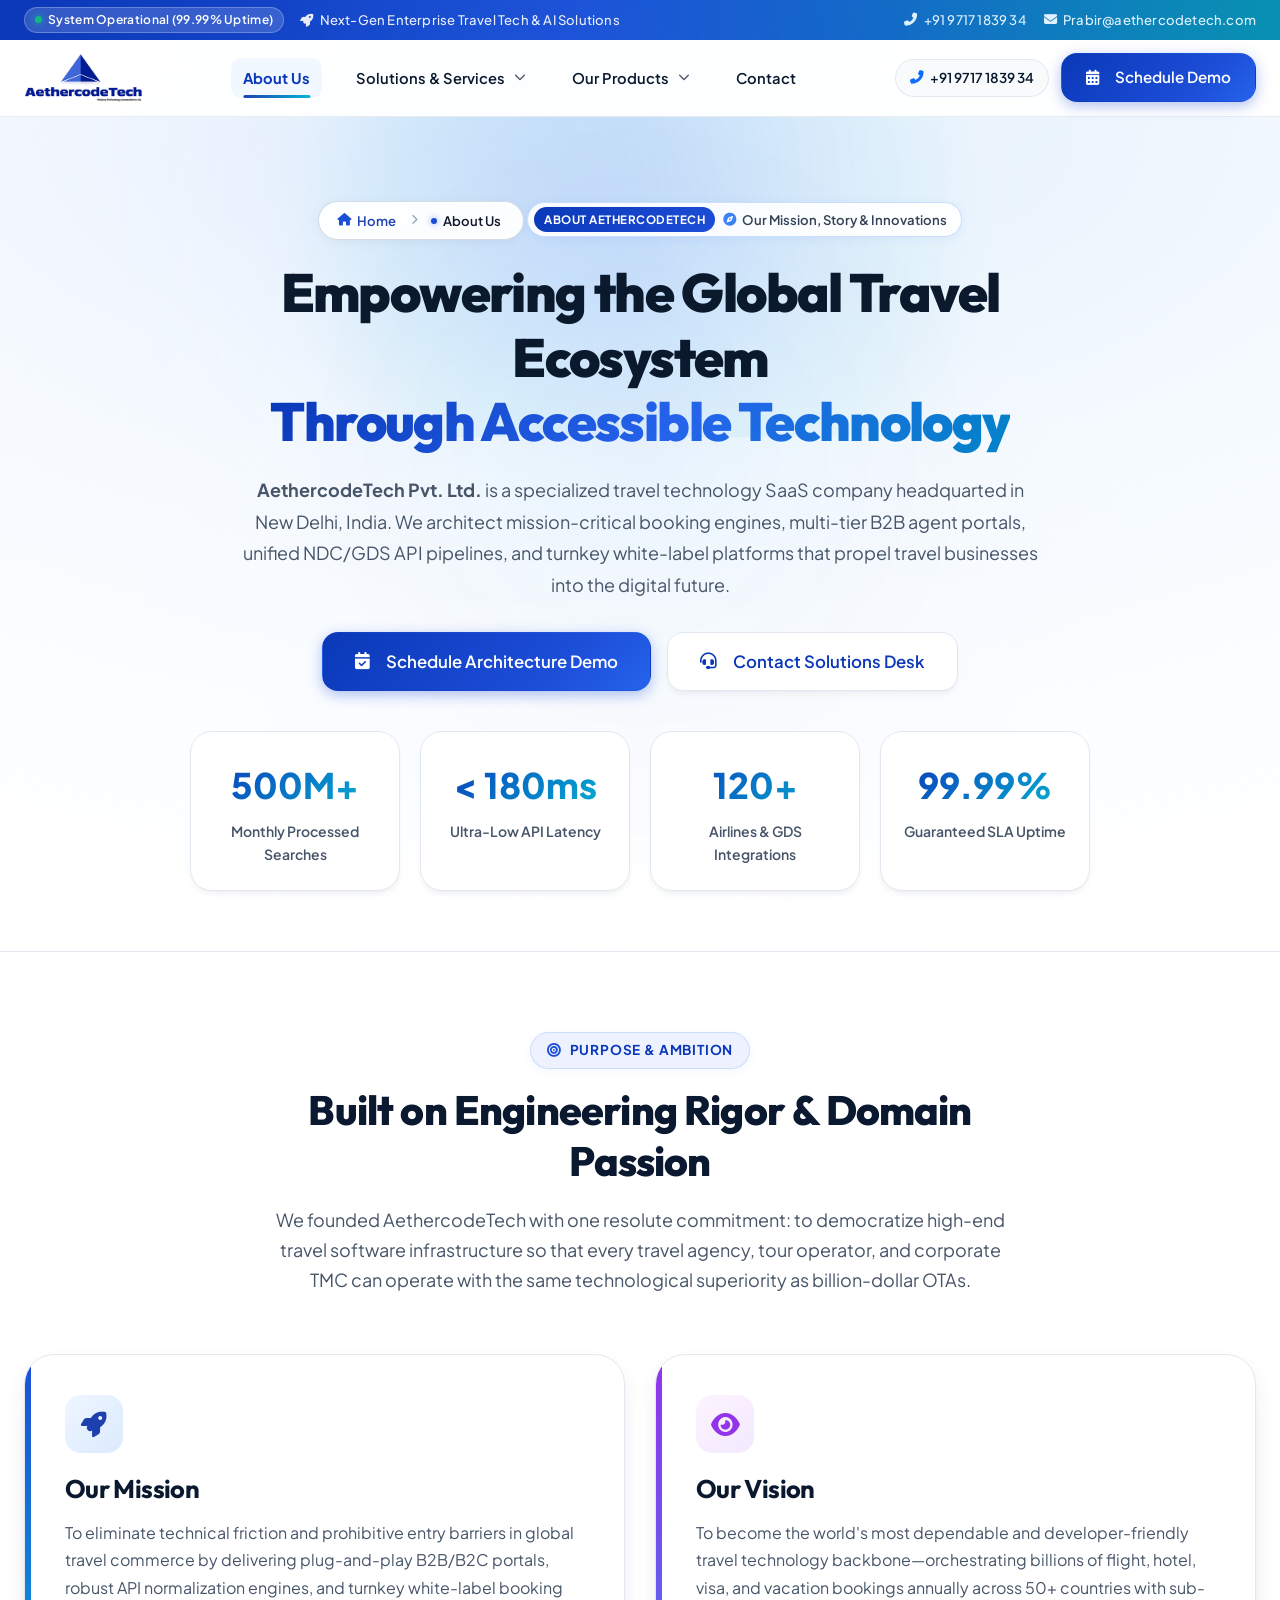
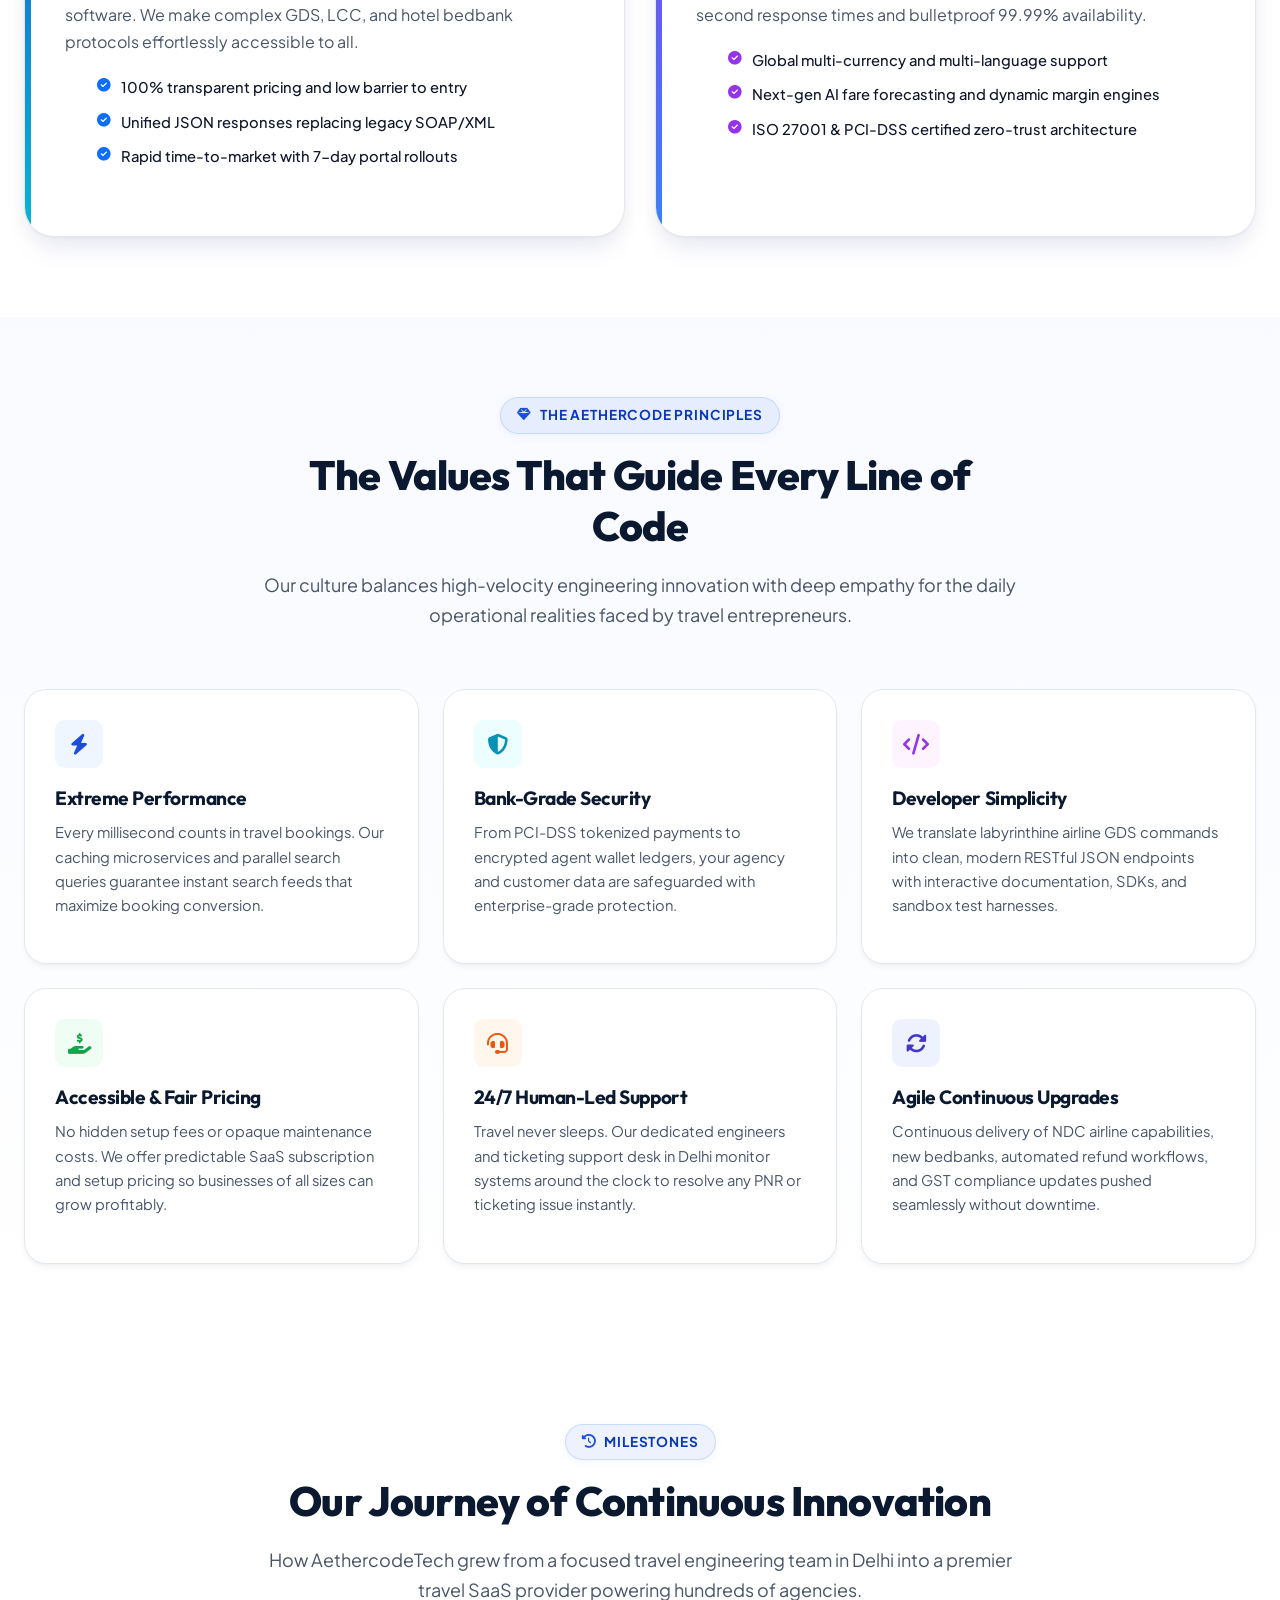
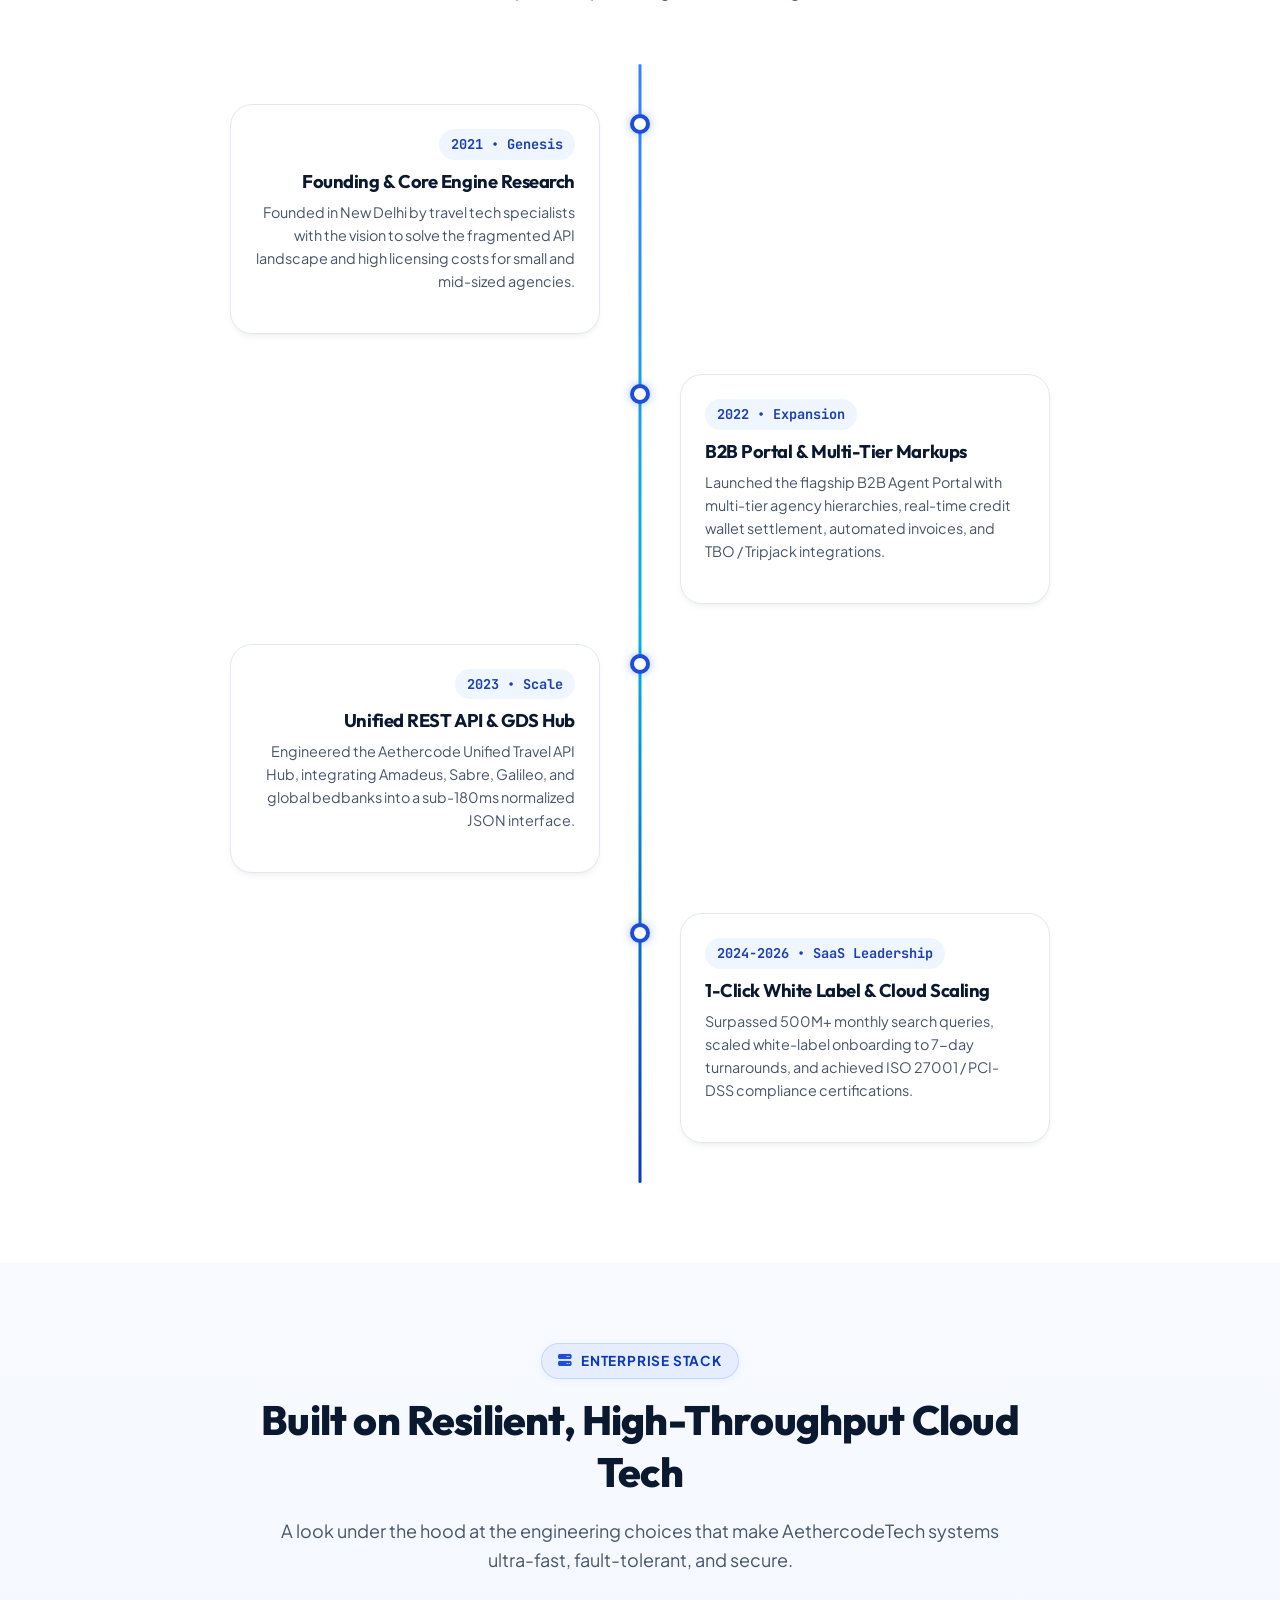
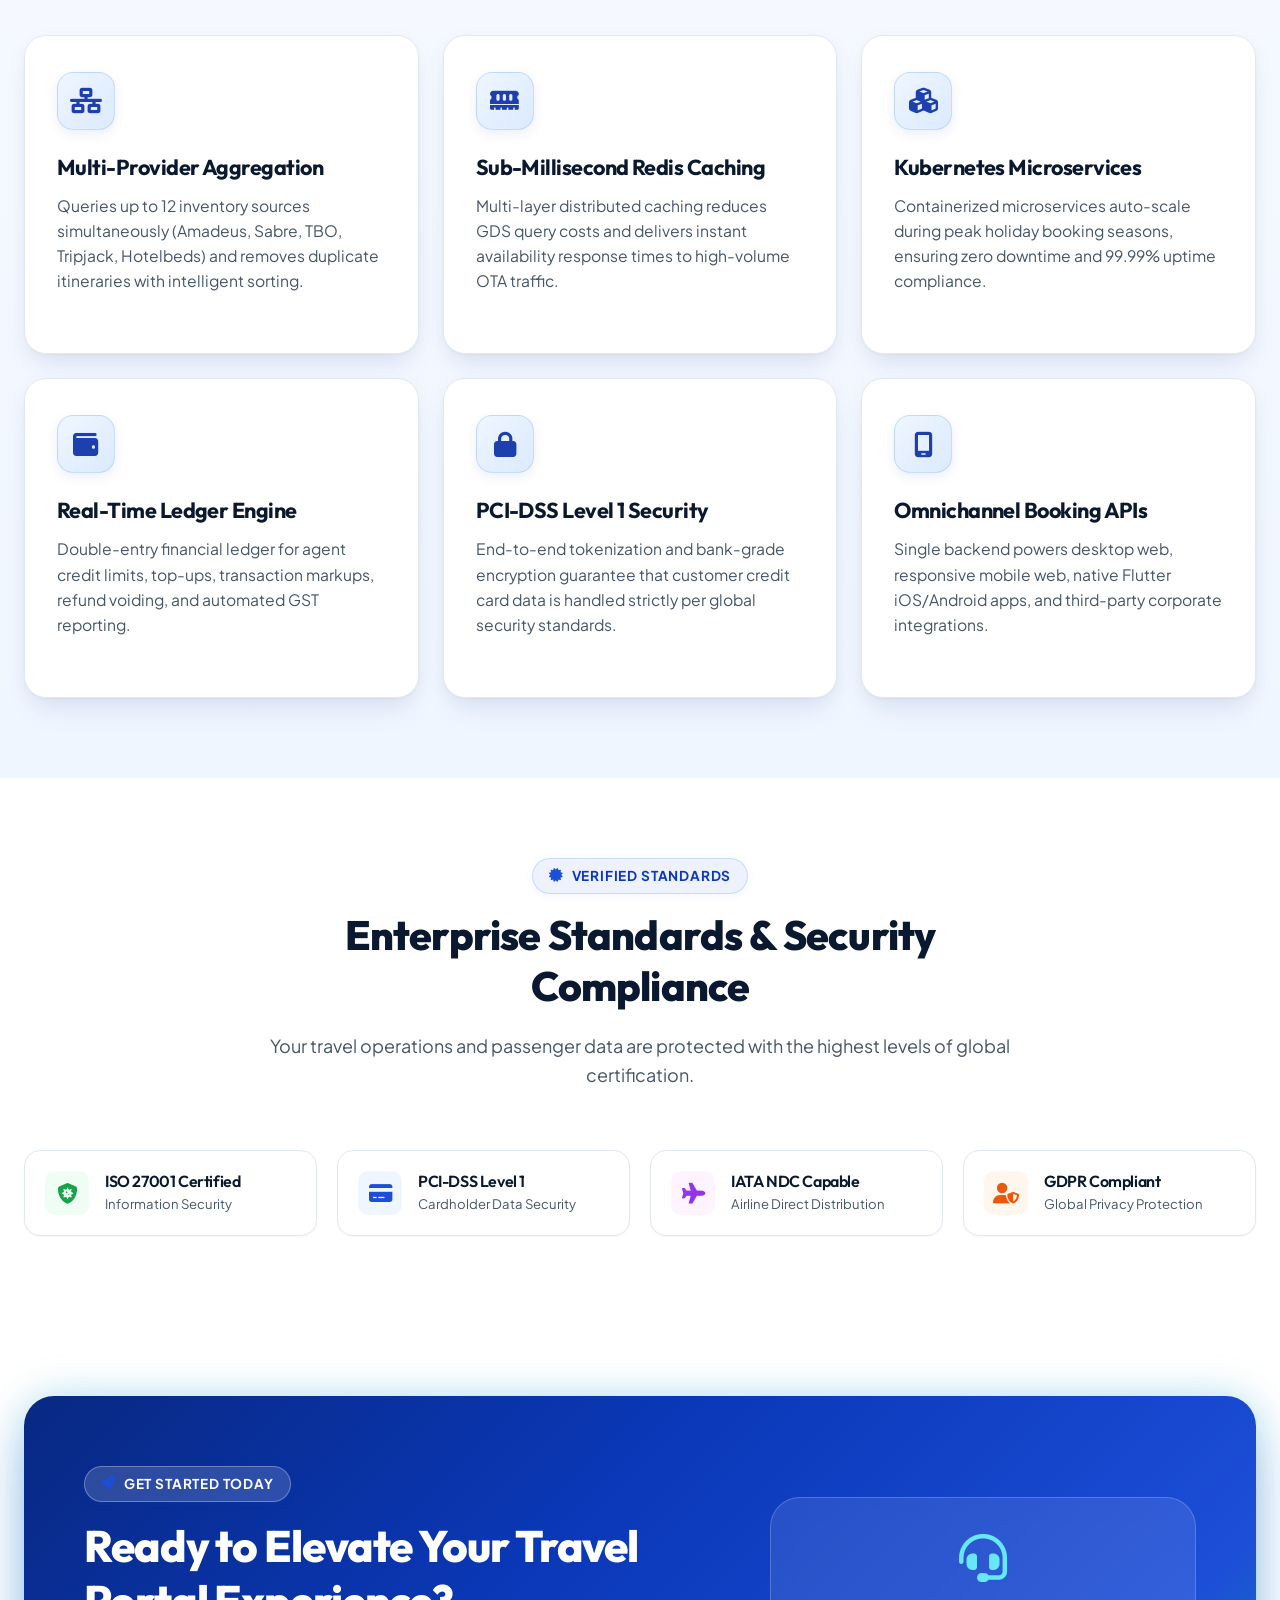
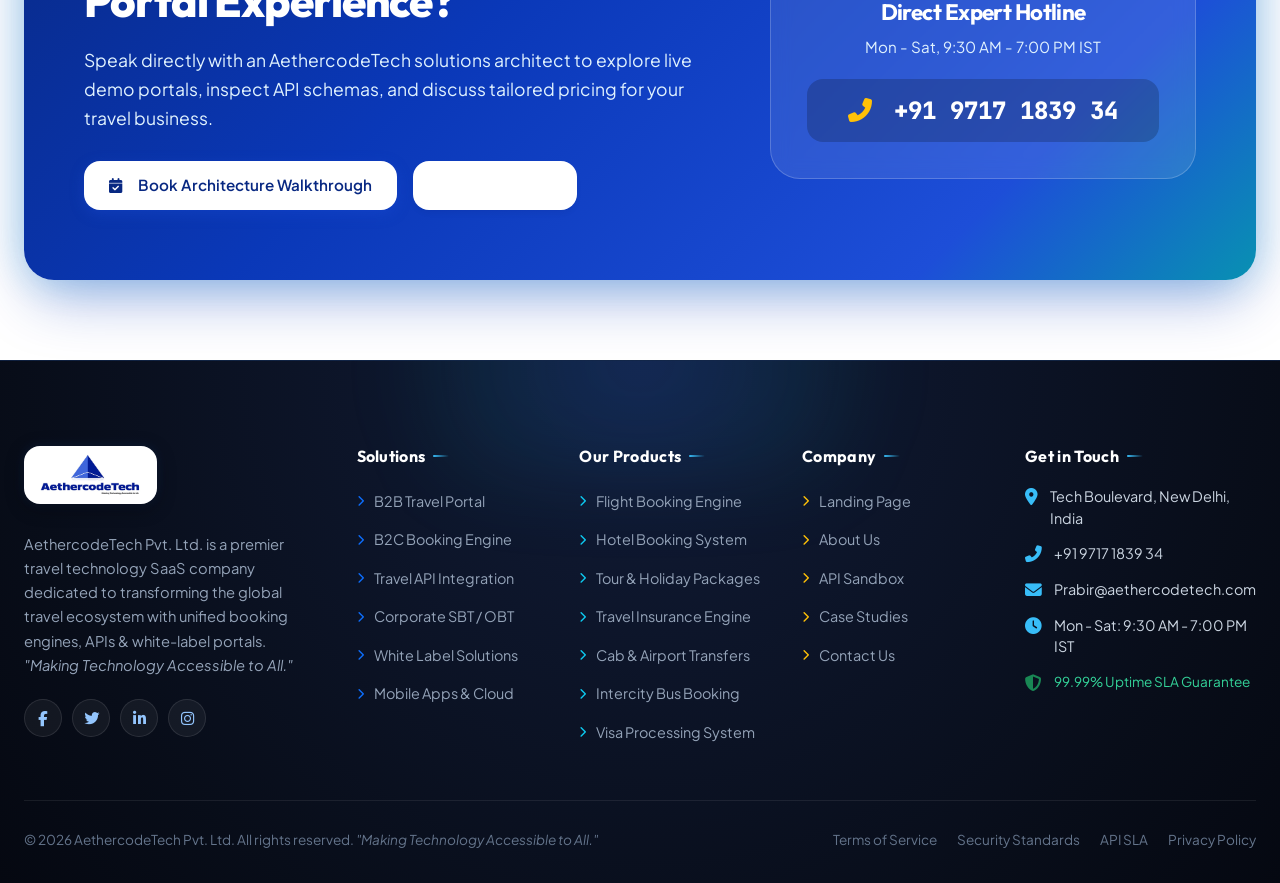
==== commit 41bb5488: "updates" ====
--- a/about.html
+++ b/about.html
@@ -66,8 +66,7 @@
       <div class="announcement-inner">
         <div class="announcement-left">
           <span class="status-badge"><span class="status-dot"></span> System Operational (99.99% Uptime)</span>
-          <span class="d-none d-md-inline" style="opacity: 0.9;"><i class="fas fa-shield-alt me-1"></i> ISO 27001 &
-            PCI-DSS Certified Travel Tech</span>
+          <span class="d-none d-md-inline" style="opacity: 0.9;"><i class="fas fa-rocket me-1"></i> Next-Gen Enterprise Travel Tech & AI Solutions</span>
         </div>
         <div class="announcement-right">
           <a href="tel:+919717183934" class="announcement-link"><i class="fas fa-phone-alt"></i> +91 9717 1839 34</a>
@@ -298,11 +297,11 @@
     <section class="page-hero-section tech-grid-pattern">
       <div class="container container-wide">
         <div class="page-hero-content" data-aos="fade-up" data-aos-duration="800">
-          <div class="page-breadcrumb">
-            <a href="index.html"><i class="fas fa-home me-1"></i> Home</a>
-            <span>/</span>
-            <span>About Us</span>
-          </div>
+          <nav aria-label="breadcrumb" class="page-breadcrumb">
+            <a href="index.html"><i class="fas fa-home"></i> Home</a>
+            <i class="fas fa-chevron-right breadcrumb-separator"></i>
+            <span class="breadcrumb-current"><span class="breadcrumb-dot"></span> About Us</span>
+          </nav>
 
           <div class="hero-pill-badge" style="display: inline-flex; margin-bottom: 16px;">
             <span class="badge-sparkle">About AethercodeTech</span>
@@ -806,11 +805,9 @@
           <ul class="footer-link-list">
             <li class="footer-link-item"><a href="landing.html"><i class="fas fa-chevron-right text-warning me-1" style="font-size: 0.7rem;"></i> Landing Page</a></li>
             <li class="footer-link-item"><a href="about.html"><i class="fas fa-chevron-right text-warning me-1" style="font-size: 0.7rem;"></i> About Us</a></li>
-            <li class="footer-link-item"><a href="index.html#architecture"><i class="fas fa-chevron-right text-warning me-1" style="font-size: 0.7rem;"></i> Cloud Architecture</a></li>
             <li class="footer-link-item"><a href="index.html#api-sandbox"><i class="fas fa-chevron-right text-warning me-1" style="font-size: 0.7rem;"></i> API Sandbox</a></li>
             <li class="footer-link-item"><a href="index.html#testimonials"><i class="fas fa-chevron-right text-warning me-1" style="font-size: 0.7rem;"></i> Case Studies</a></li>
             <li class="footer-link-item"><a href="contact.html"><i class="fas fa-chevron-right text-warning me-1" style="font-size: 0.7rem;"></i> Contact Us</a></li>
-            <li class="footer-link-item"><a href="about.html"><i class="fas fa-chevron-right text-warning me-1" style="font-size: 0.7rem;"></i> Security & Compliance</a></li>
           </ul>
         </div>
 
--- a/assets/css/theme.css
+++ b/assets/css/theme.css
@@ -92,6 +92,8 @@
   scroll-behavior: smooth;
   -webkit-font-smoothing: antialiased;
   -moz-osx-font-smoothing: grayscale;
+  overflow-x: hidden;
+  width: 100%;
 }
 
 body {
@@ -100,12 +102,18 @@
   color: var(--text-main);
   line-height: 1.65;
   overflow-x: hidden;
+  width: 100%;
   position: relative;
   background-image: 
     radial-gradient(at 15% 15%, rgba(59, 130, 246, 0.04) 0px, transparent 50%),
     radial-gradient(at 85% 20%, rgba(6, 182, 212, 0.04) 0px, transparent 50%),
     radial-gradient(at 50% 80%, rgba(10, 56, 184, 0.03) 0px, transparent 60%);
   background-attachment: fixed;
+}
+
+img {
+  max-width: 100%;
+  height: auto;
 }
 
 h1, h2, h3, h4, h5, h6,
--- a/assets/css/components.css
+++ b/assets/css/components.css
@@ -988,13 +988,13 @@
 
 .cards-grid-3 {
   display: grid;
-  grid-template-columns: repeat(auto-fit, minmax(350px, 1fr));
+  grid-template-columns: repeat(auto-fit, minmax(min(100%, 320px), 1fr));
   gap: 30px;
 }
 
 .cards-grid-2 {
   display: grid;
-  grid-template-columns: repeat(2, 1fr);
+  grid-template-columns: repeat(auto-fit, minmax(min(100%, 340px), 1fr));
   gap: 32px;
 }
 
@@ -1922,35 +1922,165 @@
   }
 }
 
+@media (max-width: 991px) {
+  .nav-links {
+    display: none !important;
+  }
+
+  .mobile-nav-toggle {
+    display: flex !important;
+  }
+
+  .navbar-container {
+    height: 68px;
+  }
+
+  .site-header {
+    height: auto;
+  }
+
+  .mobile-drawer {
+    top: 68px;
+    max-height: calc(100vh - 68px);
+  }
+
+  .brand-logo-img {
+    height: 42px;
+  }
+
+  .hero-grid {
+    grid-template-columns: 1fr;
+    gap: 40px;
+    text-align: center;
+  }
+
+  .hero-content {
+    max-width: 100%;
+    margin: 0 auto;
+  }
+
+  .hero-pill-badge {
+    margin-left: auto;
+    margin-right: auto;
+  }
+
+  .hero-subtitle {
+    margin-left: auto;
+    margin-right: auto;
+    max-width: 700px;
+  }
+
+  .hero-cta-group {
+    justify-content: center;
+  }
+
+  .hero-features-list {
+    justify-content: center;
+  }
+
+  .hero-visual-wrapper {
+    max-width: 600px;
+    margin: 0 auto;
+    padding-top: 10px;
+  }
+
+  .trust-metric-grid {
+    grid-template-columns: repeat(2, 1fr);
+    gap: 16px;
+  }
+
+  .cta-banner-grid {
+    grid-template-columns: 1fr;
+    gap: 36px;
+  }
+}
+
 @media (max-width: 768px) {
-
-  .nav-links,
   .top-announcement-bar {
     display: none !important;
   }
 
-  .mobile-nav-toggle {
-    display: flex !important;
+  .section-spacing {
+    padding: 56px 0;
+  }
+
+  .hero-section {
+    padding: 36px 0 60px 0;
+  }
+
+  .hero-title {
+    font-size: clamp(2.1rem, 7vw, 2.7rem);
+    line-height: 1.2;
+  }
+
+  .hero-subtitle {
+    font-size: 1.02rem;
+    line-height: 1.6;
+    margin-bottom: 26px;
   }
 
   .cards-grid-3 {
     grid-template-columns: 1fr;
+    gap: 20px;
+  }
+
+  .saas-feature-card {
+    padding: 28px 22px;
   }
 
   .trust-metric-grid {
     grid-template-columns: 1fr;
+    gap: 14px;
+    margin-bottom: 40px;
+  }
+
+  .trust-metric-card {
+    padding: 24px 18px;
+  }
+
+  .trust-num {
+    font-size: 2.1rem;
   }
 
   .footer-grid {
     grid-template-columns: 1fr;
+    gap: 32px;
+    margin-bottom: 36px;
+  }
+
+  .footer-bottom {
+    flex-direction: column;
+    align-items: center;
+    text-align: center;
+    gap: 14px;
+  }
+
+  .footer-bottom-legal-links {
+    flex-wrap: wrap;
+    justify-content: center;
+    gap: 14px;
   }
 
   .floating-card {
-    display: none;
+    display: none !important;
   }
 
   .cta-banner-section {
-    padding: 40px 20px;
+    padding: 38px 20px;
+    border-radius: var(--radius-lg);
+  }
+
+  .cta-banner-title {
+    font-size: 1.85rem;
+    line-height: 1.25;
+  }
+
+  .cta-banner-p {
+    font-size: 0.98rem;
+  }
+
+  .cta-form-card {
+    padding: 24px 18px;
   }
 
   /* API Terminal Card Mobile Optimization */
@@ -1977,16 +2107,16 @@
   }
 
   .term-tab-btn {
-    padding: 6px 10px;
+    padding: 6px 12px;
     font-size: 0.78rem;
   }
 
   .terminal-left {
-    padding: 16px 14px;
+    padding: 18px 14px;
   }
 
   .terminal-right {
-    padding: 16px 14px;
+    padding: 18px 14px;
     max-height: 340px;
   }
 
@@ -2001,7 +2131,72 @@
   }
 }
 
+@media (max-width: 576px) {
+  .hero-pill-badge {
+    display: flex;
+    flex-direction: column;
+    align-items: center;
+    text-align: center;
+    gap: 6px;
+    padding: 8px 14px;
+    border-radius: var(--radius-md);
+  }
+
+  .hero-cta-group {
+    flex-direction: column;
+    width: 100%;
+    gap: 12px;
+  }
+
+  .hero-cta-group .btn {
+    width: 100%;
+    justify-content: center;
+    padding: 14px 20px;
+  }
+
+  .hero-features-list {
+    flex-direction: column;
+    align-items: center;
+    gap: 8px;
+    text-align: center;
+  }
+
+  .hero-feature-item {
+    font-size: 0.84rem;
+  }
+
+  .section-tag {
+    font-size: 0.76rem;
+    padding: 4px 12px;
+  }
+
+  .section-title {
+    font-size: 1.7rem !important;
+  }
+
+  .section-description {
+    font-size: 0.95rem;
+  }
+
+  .partner-card {
+    padding: 8px 18px;
+    font-size: 0.88rem;
+  }
+
+  .marquee-track {
+    gap: 20px;
+  }
+
+  .modal-dialog-box form div[style*="grid-template-columns"] {
+    grid-template-columns: 1fr !important;
+  }
+}
+
 @media (max-width: 480px) {
+  .container {
+    padding: 0 16px;
+  }
+
   .terminal-tabs {
     gap: 5px;
   }
@@ -2014,6 +2209,10 @@
   .code-pre {
     font-size: 0.72rem;
   }
+
+  .cta-banner-section {
+    padding: 30px 14px;
+  }
 }
 
 /* ==========================================================================
@@ -2023,58 +2222,163 @@
 /* Page Hero Banner */
 .page-hero-section {
   position: relative;
-  padding: 80px 0 60px 0;
-  background: linear-gradient(180deg, #f0f7ff 0%, #ffffff 100%);
-  border-bottom: 1px solid var(--border-subtle);
+  padding: 84px 0 60px 0;
+  background: radial-gradient(130% 100% at 50% 0%, rgba(37, 99, 235, 0.09) 0%, rgba(240, 247, 255, 0.6) 45%, #ffffff 100%);
+  border-bottom: 1px solid rgba(226, 232, 240, 0.85);
   overflow: hidden;
 }
 
+.page-hero-section::before {
+  content: '';
+  position: absolute;
+  top: -60px;
+  left: 50%;
+  transform: translateX(-50%);
+  width: 950px;
+  height: 380px;
+  background: radial-gradient(circle, rgba(59, 130, 246, 0.12) 0%, rgba(6, 182, 212, 0.05) 50%, transparent 70%);
+  pointer-events: none;
+  z-index: 0;
+}
+
 .page-hero-content {
+  position: relative;
+  z-index: 1;
   text-align: center;
-  max-width: 860px;
+  max-width: 900px;
   margin: 0 auto;
 }
 
+/* Modern Glassmorphic Breadcrumb Capsule */
 .page-breadcrumb {
   display: inline-flex;
   align-items: center;
-  gap: 8px;
-  background: rgba(255, 255, 255, 0.85);
-  border: 1px solid var(--border-light);
-  padding: 6px 16px;
+  gap: 6px;
+  background: rgba(255, 255, 255, 0.92);
+  backdrop-filter: blur(14px);
+  -webkit-backdrop-filter: blur(14px);
+  border: 1px solid rgba(203, 213, 225, 0.85);
+  padding: 5px 16px 5px 10px;
   border-radius: var(--radius-full);
-  font-size: 0.85rem;
-  color: var(--text-muted);
+  font-size: 0.82rem;
+  font-weight: 500;
+  color: #64748b;
   margin-bottom: 20px;
-  box-shadow: var(--shadow-xs);
+  box-shadow: 0 2px 14px -2px rgba(15, 23, 42, 0.06), 0 0 0 1px rgba(255, 255, 255, 0.8) inset;
+  transition: all 0.25s ease;
+}
+
+.page-breadcrumb:hover {
+  border-color: rgba(59, 130, 246, 0.45);
+  box-shadow: 0 4px 20px -2px rgba(37, 99, 235, 0.14), 0 0 0 1px rgba(255, 255, 255, 0.9) inset;
+  transform: translateY(-1px);
 }
 
 .page-breadcrumb a {
+  display: inline-flex;
+  align-items: center;
+  gap: 6px;
   color: var(--primary-700);
   text-decoration: none;
   font-weight: 600;
-  transition: var(--transition-fast);
+  padding: 3px 8px;
+  border-radius: 6px;
+  transition: all 0.2s ease;
 }
 
 .page-breadcrumb a:hover {
-  color: var(--primary-800);
-  text-decoration: underline;
+  color: var(--primary-900);
+  background: rgba(37, 99, 235, 0.08);
+  text-decoration: none;
+}
+
+.page-breadcrumb a i {
+  font-size: 0.78rem;
+  color: var(--primary-600);
+}
+
+.breadcrumb-separator {
+  display: inline-flex;
+  align-items: center;
+  font-size: 0.65rem;
+  color: #94a3b8;
+  margin: 0 1px;
+}
+
+.breadcrumb-current {
+  display: inline-flex;
+  align-items: center;
+  gap: 6px;
+  color: #0f172a;
+  font-weight: 600;
+  padding: 2px 6px;
+}
+
+.breadcrumb-dot {
+  width: 6px;
+  height: 6px;
+  background: var(--primary-600);
+  border-radius: 50%;
+  box-shadow: 0 0 6px rgba(37, 99, 235, 0.6);
+  display: inline-block;
+}
+
+/* Modern Pill Badge above title */
+.hero-pill-badge {
+  display: inline-flex;
+  align-items: center;
+  gap: 8px;
+  background: rgba(255, 255, 255, 0.9);
+  backdrop-filter: blur(10px);
+  border: 1px solid rgba(59, 130, 246, 0.25);
+  border-radius: var(--radius-full);
+  padding: 4px 14px 4px 6px;
+  margin-bottom: 20px;
+  box-shadow: 0 2px 10px rgba(37, 99, 235, 0.07);
+}
+
+.badge-sparkle {
+  background: linear-gradient(135deg, var(--primary-800), var(--primary-600));
+  color: #ffffff;
+  font-size: 0.72rem;
+  font-weight: 700;
+  letter-spacing: 0.5px;
+  text-transform: uppercase;
+  padding: 3px 10px;
+  border-radius: var(--radius-full);
+}
+
+.badge-text {
+  font-size: 0.82rem;
+  font-weight: 600;
+  color: #334155;
+  display: inline-flex;
+  align-items: center;
+  gap: 6px;
 }
 
 .page-hero-title {
-  font-size: 3rem;
-  font-weight: 800;
-  color: var(--text-heading);
+  font-size: clamp(2.3rem, 4.2vw, 3.4rem);
+  font-weight: 850;
+  color: #0b192c;
   line-height: 1.2;
   margin-bottom: 20px;
-  letter-spacing: -0.02em;
+  letter-spacing: -0.03em;
+}
+
+.page-hero-title .text-gradient-blue {
+  background: linear-gradient(135deg, #0a38b8 0%, #2563eb 55%, #0284c7 100%);
+  -webkit-background-clip: text;
+  -webkit-text-fill-color: transparent;
+  display: inline-block;
 }
 
 .page-hero-subtitle {
-  font-size: 1.15rem;
-  color: var(--text-muted);
-  line-height: 1.7;
-  margin-bottom: 30px;
+  font-size: 1.125rem;
+  color: #475569;
+  line-height: 1.75;
+  margin: 0 auto 32px auto;
+  max-width: 800px;
 }
 
 /* Quick Page Stats Strip */
@@ -2408,7 +2712,7 @@
 /* CONTACT PAGE STYLES */
 .contact-channels-grid {
   display: grid;
-  grid-template-columns: repeat(4, 1fr);
+  grid-template-columns: repeat(3, 1fr);
   gap: 24px;
   margin-bottom: 50px;
 }
@@ -2516,7 +2820,7 @@
 
 /* FAQ Accordion */
 .faq-container {
-  max-width: 860px;
+  max-width: 1140px;
   margin: 40px auto 0 auto;
 }
 
